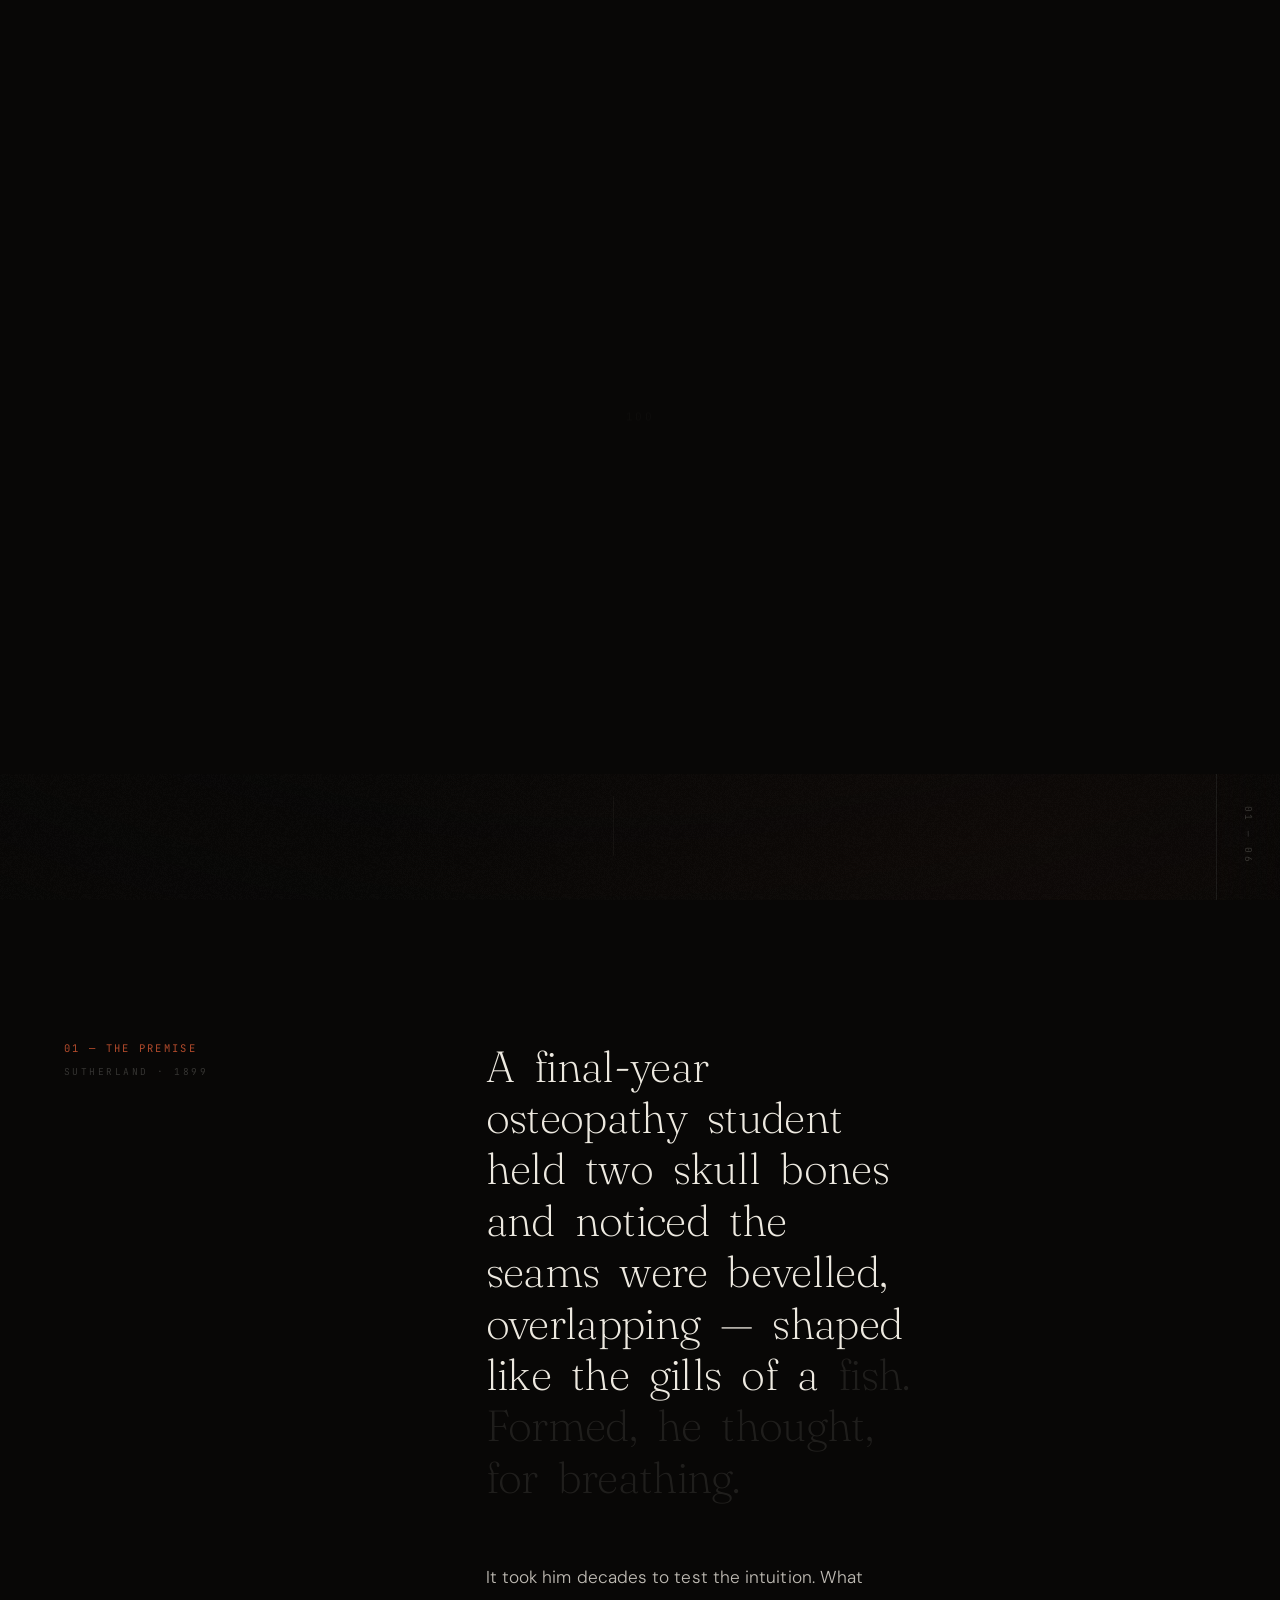
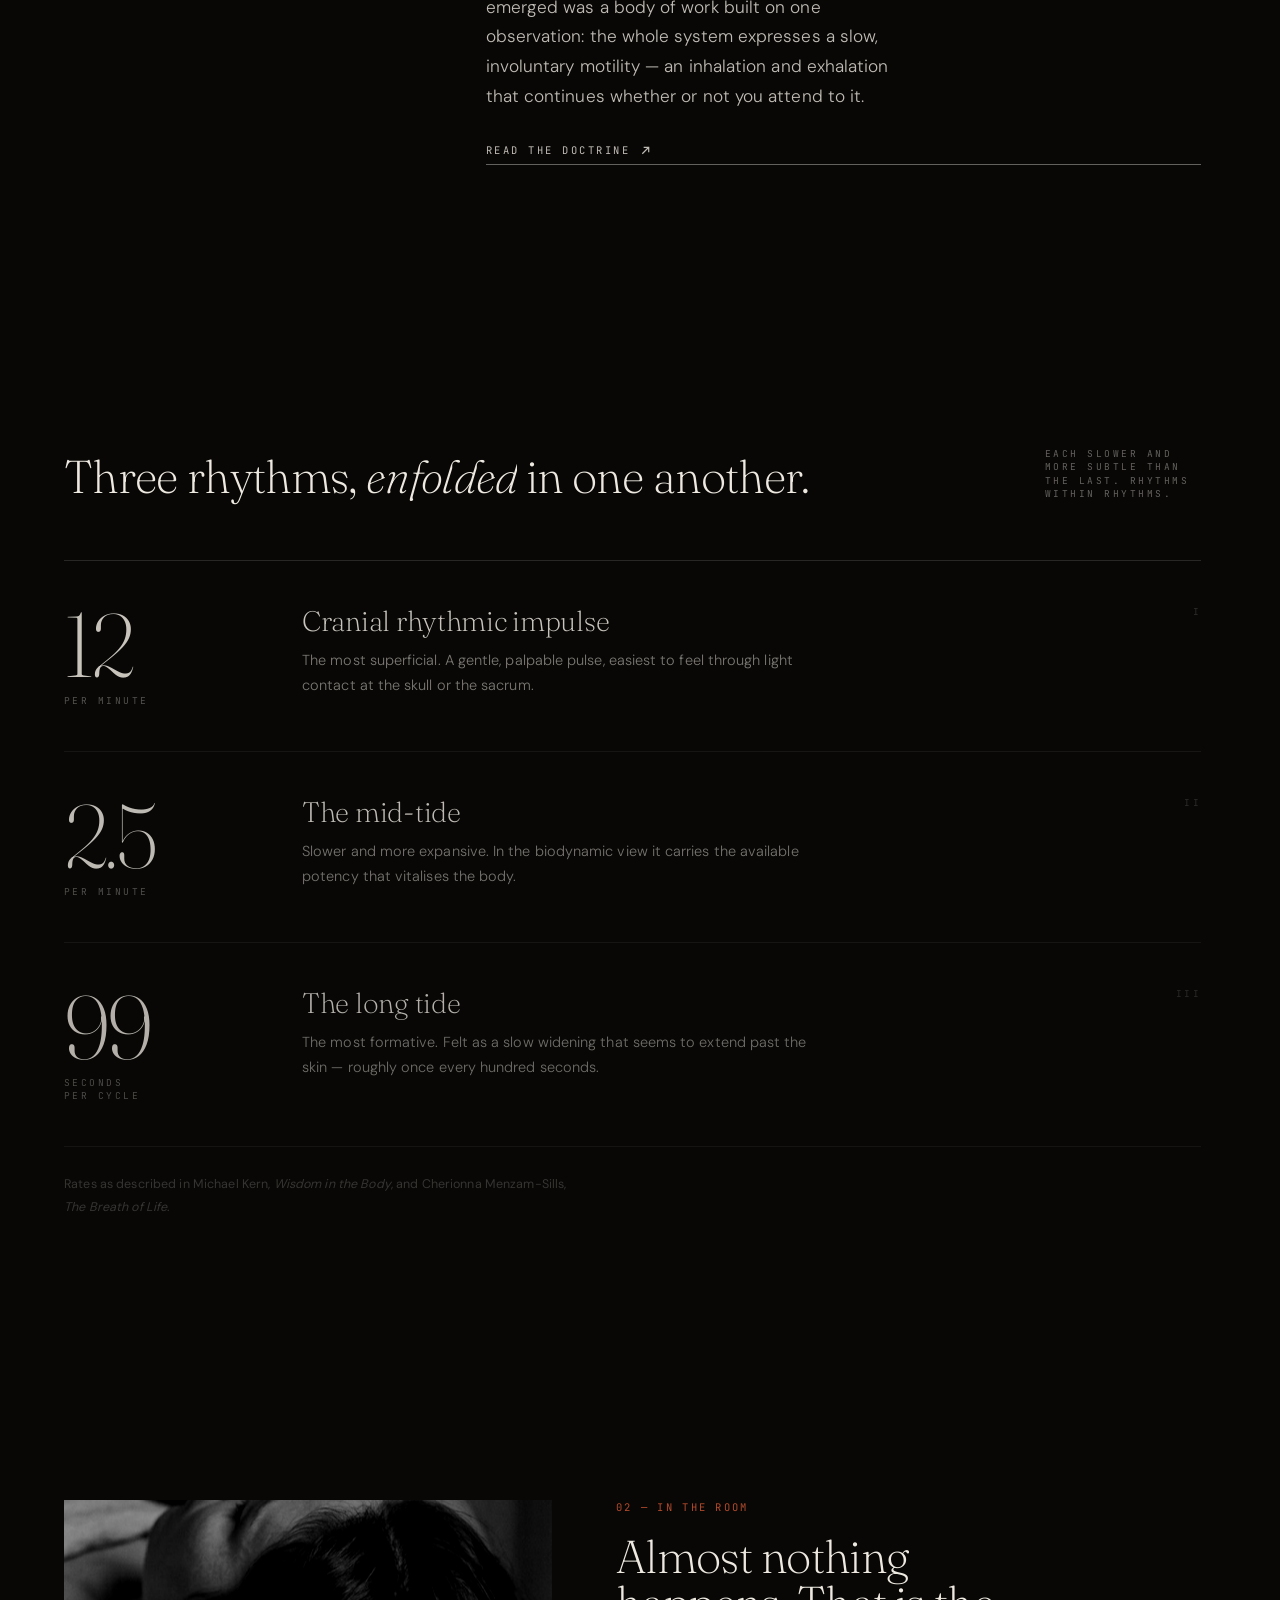
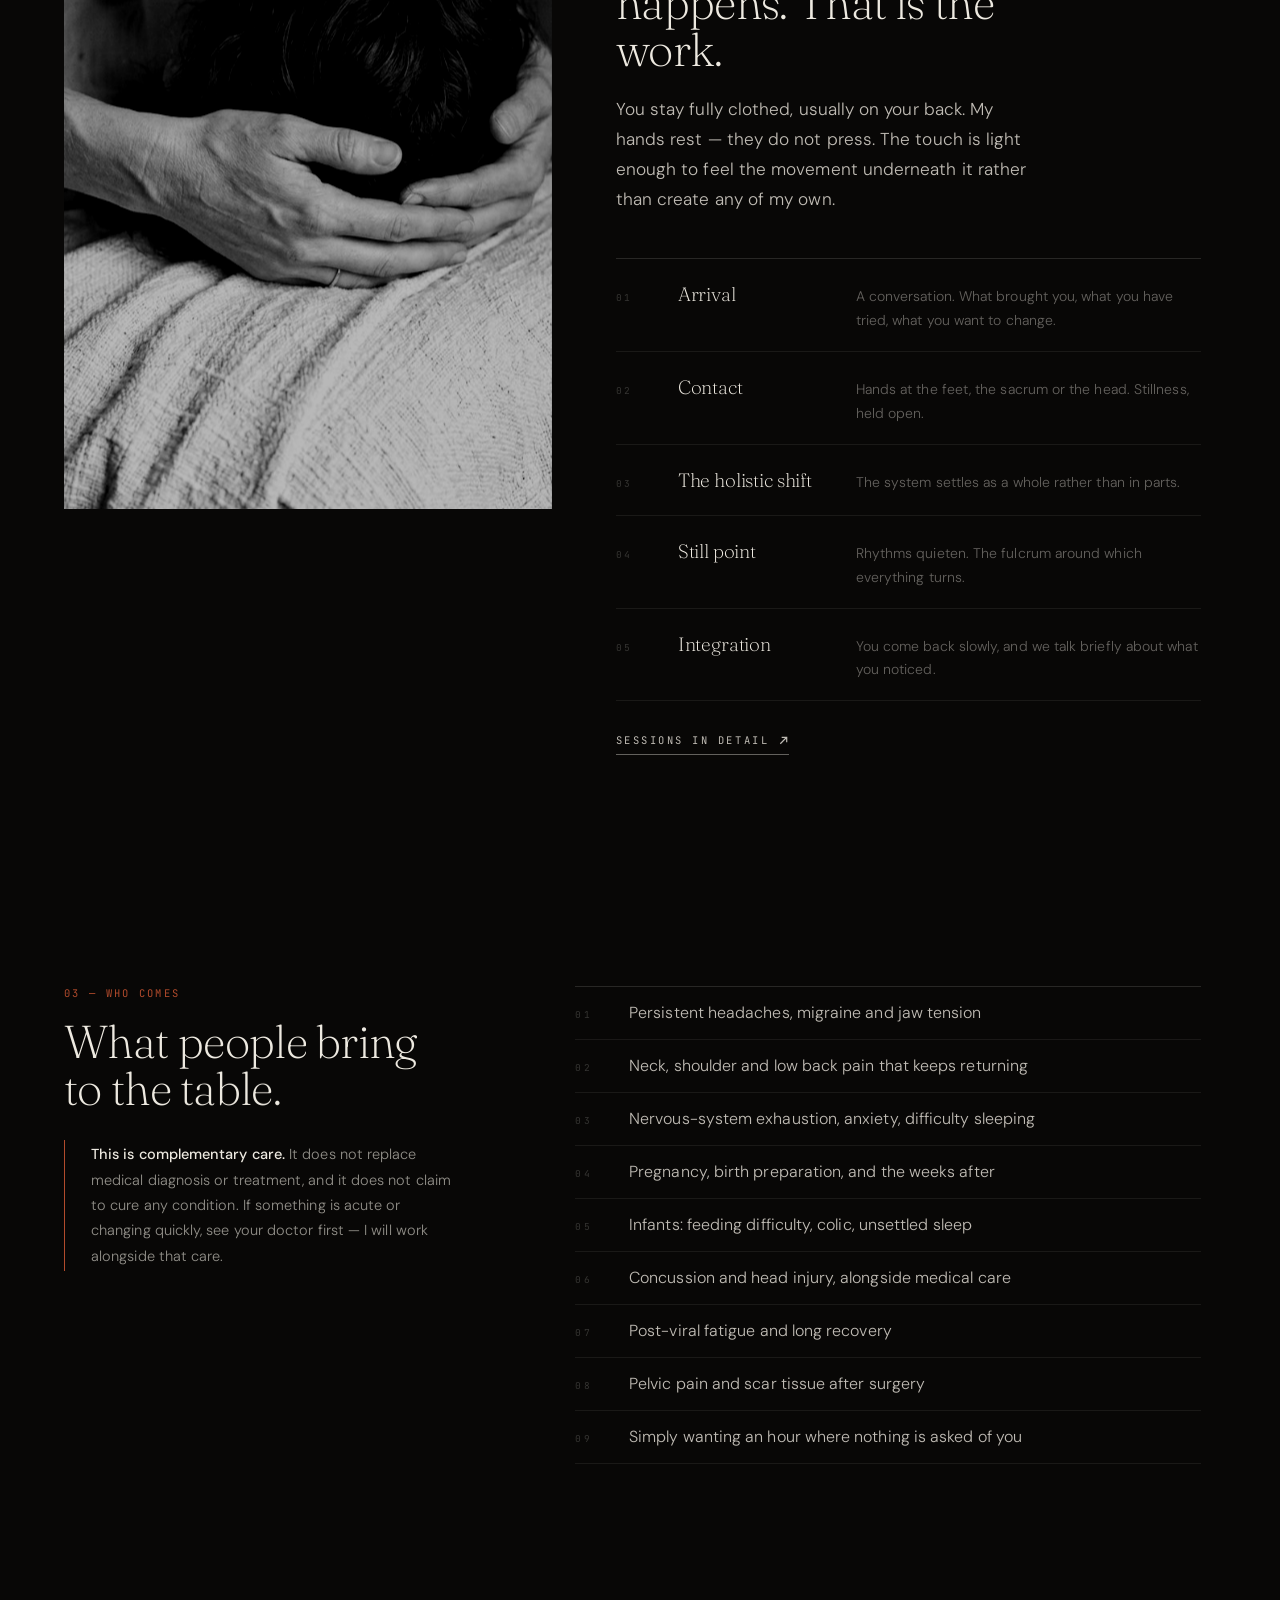
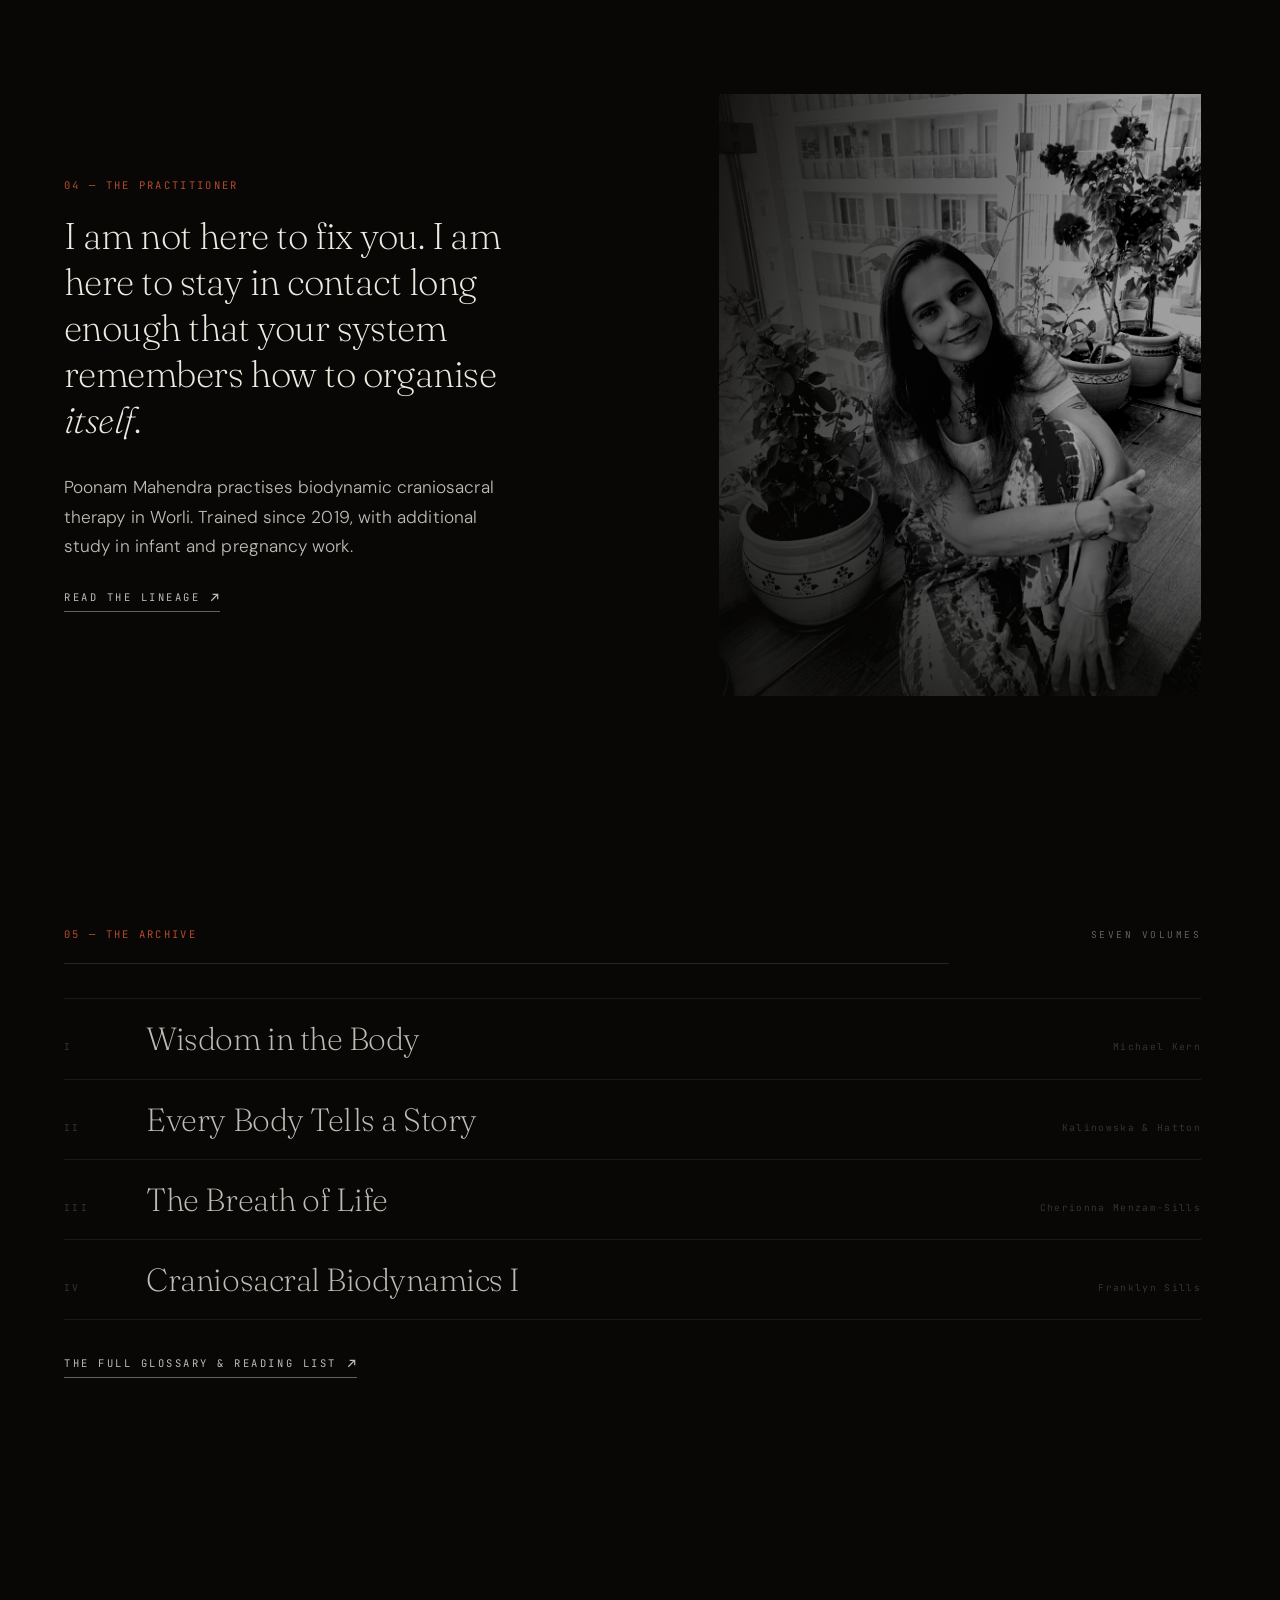
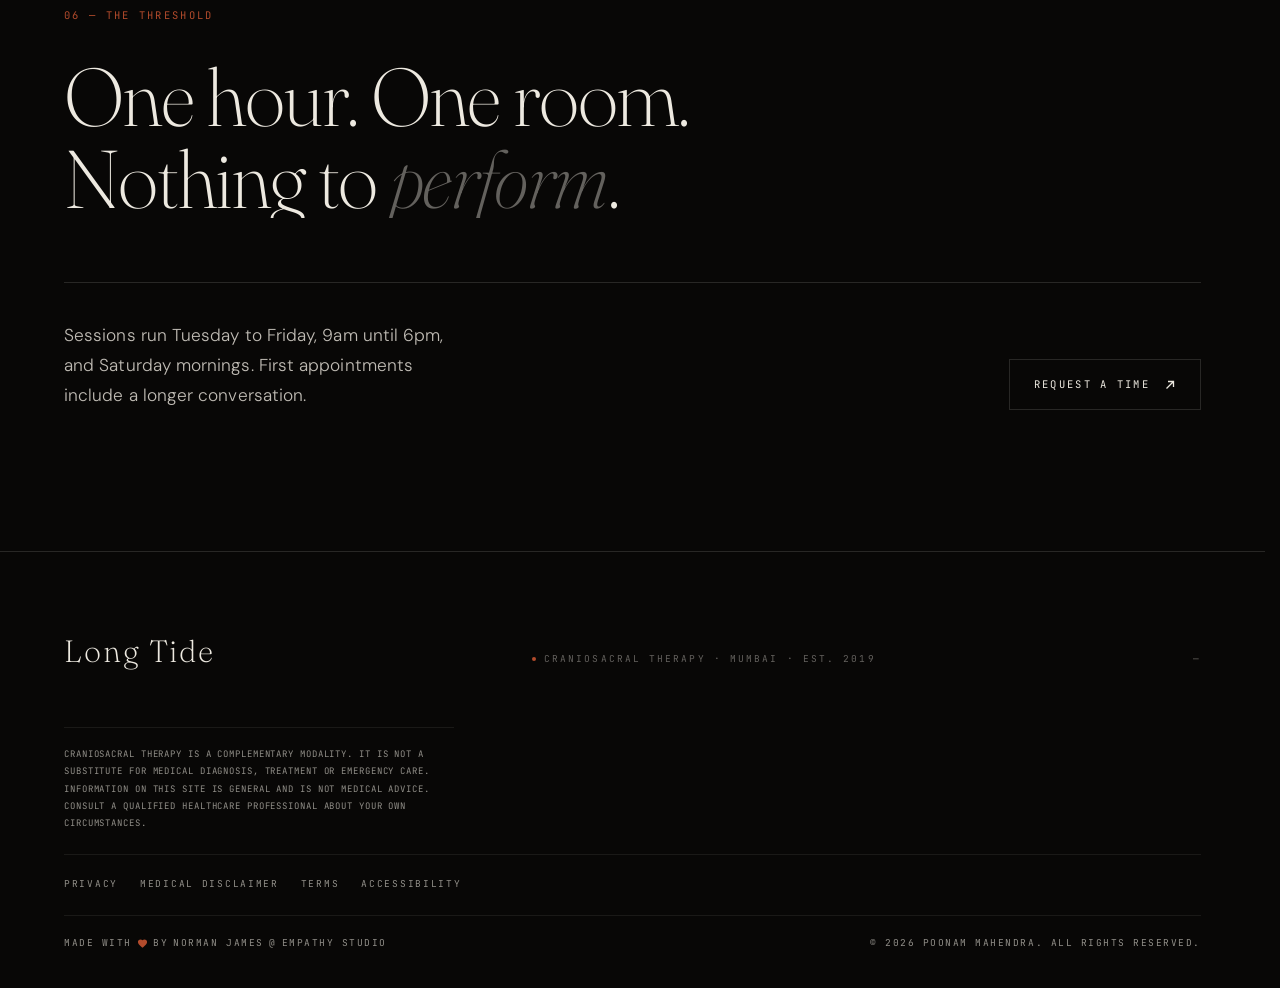
==== index.html @ 85f59ef8 "Long Tide — craniosacral therapy site, 12 pages Static site, no build step. Vendored Lenis/GSAP/Thre" ====
<!DOCTYPE html>
<html lang="en">
<head>
<meta charset="utf-8">
<meta name="viewport" content="width=device-width, initial-scale=1, viewport-fit=cover">
<title>Long Tide — Craniosacral Therapy in Mumbai</title>
<meta name="description" content="A quiet, hands-on practice working with the involuntary rhythms that organise the body. Biodynamic craniosacral therapy for adults, infants and pregnancy.">
<meta name="theme-color" content="#080706">
<link rel="icon" href="data:image/svg+xml,%3Csvg xmlns='http://www.w3.org/2000/svg' viewBox='0 0 32 32'%3E%3Crect width='32' height='32' fill='%23080706'/%3E%3Cg fill='none' stroke='%23EDE9E0' stroke-width='1'%3E%3Ccircle cx='16' cy='16' r='2' fill='%23B24B2C' stroke='none'/%3E%3Cpath d='M11.2 16a4.8 4.8 0 0 1 4.8-4.8M20.8 16a4.8 4.8 0 0 1-4.8 4.8'/%3E%3Cpath d='M6.6 16a9.4 9.4 0 0 1 9.4-9.4M25.4 16a9.4 9.4 0 0 1-9.4 9.4'/%3E%3C/g%3E%3C/svg%3E">
<script>
(function () {
  var d = document.documentElement;
  d.classList.add('first-frame');
  try {
    var arrived = sessionStorage.getItem('sp:nav') === '1';
    /* the panel is claimed here, synchronously, so it is covering at first
       paint — not after a script has had time to run */
    if (!arrived) d.classList.add('is-loading');
    if (arrived) {
      sessionStorage.removeItem('sp:nav');
      window.SP_ARRIVED = true;
      d.classList.add('nav-in');
      /* if any module fails to run, the page must never stay covered */
      setTimeout(function () { d.classList.remove('nav-in'); }, 3000);
    }
  } catch (e) {}
})();
</script>
<link rel="stylesheet" href="assets/css/fonts.css">
<link rel="stylesheet" href="assets/css/core.css">
<link rel="stylesheet" href="assets/css/home.css">
</head>
<body>

<!-- ===== PRELOADER ===== -->
<div class="preloader" aria-hidden="true">
  <span class="preloader__word">still</span>
  <span class="preloader__rule" aria-hidden="true"></span>
  <span class="preloader__count">000</span>
</div>

<div class="curtain" aria-hidden="true"></div>
<div class="grain" aria-hidden="true"></div>
<div class="atmos" aria-hidden="true"></div>
<div class="vignette" aria-hidden="true"></div>
<canvas id="atmos-canvas" aria-hidden="true"></canvas>
<div class="cursor-dot" aria-hidden="true"></div>
<div class="cursor-ring" aria-hidden="true"></div>

<!-- ===== VERTICAL NAV RAIL ===== -->
<aside class="rail" aria-label="Site">
  <a class="rail__mark" href="index.html"><span>Long Tide</span></a>
  <button class="rail__toggle" data-open-index aria-expanded="false">Index</button>
  <span class="rail__index">01 — 06</span>
</aside>

<!-- ===== INDEX OVERLAY ===== -->
<div class="index" id="index" role="dialog" aria-modal="true" aria-label="Index">
  <div class="index__top">
    <span class="mono mono--wide" style="color:var(--text-60)">Long Tide — Index</span>
    <button class="index__close">Close</button>
  </div>
  <nav class="index__body" aria-label="Primary">
    <a class="index__link" href="index.html"><span class="n">01</span><span class="t">The Inscription</span><span class="m">Enter</span></a>
    <a class="index__link" href="the-work.html"><span class="n">02</span><span class="t">The Work</span><span class="m">Doctrine</span></a>
    <a class="index__link" href="sessions.html"><span class="n">03</span><span class="t">Sessions</span><span class="m">Practice</span></a>
    <a class="index__link" href="about.html"><span class="n">04</span><span class="t">The Practitioner</span><span class="m">Lineage</span></a>
    <a class="index__link" href="resources.html"><span class="n">05</span><span class="t">Resources</span><span class="m">Archive</span></a>
    <a class="index__link" href="contact.html"><span class="n">06</span><span class="t">Contact</span><span class="m">Threshold</span></a>
  </nav>
  <nav class="index__legal" aria-label="Reference">
    <a href="understanding.html">Understanding the work</a>
    <a href="the-room.html">The room</a>
    <a href="privacy.html">Privacy</a>
    <a href="disclaimer.html">Medical disclaimer</a>
    <a href="terms.html">Terms</a>
    <a href="accessibility.html">Accessibility</a>
  </nav>
  <div class="index__foot">
    <span class="mono mono--sm" style="color:var(--text-20)"><span data-site="city">Mumbai</span></span>
    <span class="mono mono--sm" style="color:var(--text-20)">Est. <span data-site="founded">2019</span></span>
  </div>
</div>

<main id="main">

<!-- ============ HERO · TYPE 01 · THE INSCRIPTION ============ -->
<section class="inscription" data-sacred aria-label="Long Tide">
  <div class="inscription__field" aria-hidden="true"></div>

  <div class="inscription__masthead">
    <span class="mono mono--wide">Long Tide · Craniosacral Therapy</span>
  </div>

  <div class="inscription__center">
    <h1 class="display inscription__word" id="inscribed">Tide</h1>
    <p class="inscription__sub mono">
      The body breathes at a speed you cannot hurry
    </p>
  </div>

  <div class="inscription__margin" aria-hidden="true">
    <span class="mono mono--sm">Volume I · Biodynamic · <span data-site="founded">2019</span></span>
  </div>

  <a class="inscription__scroll" href="#premise" aria-label="Scroll">
    <span></span>
  </a>
</section>

<!-- ============ THE PREMISE ============ -->
<section class="band premise" id="premise">
  <div class="wrap">
    <div class="split split--4-8">
      <div>
        <p class="mono" style="color:var(--accent)">01 — The premise</p>
        <p class="mono mono--sm" style="color:var(--text-20);margin-top:10px">Sutherland · 1899</p>
      </div>
      <div>
        <p class="premise__statement display" data-words>
          A final-year osteopathy student held two skull bones and noticed the seams were bevelled, overlapping — shaped like the gills of a fish. Formed, he thought, for breathing.
        </p>
        <div class="premise__after">
          <p class="body-lg" style="max-width:34ch">
            It took him decades to test the intuition. What emerged was a body of work built on one observation: the whole system expresses a slow, involuntary motility — an inhalation and exhalation that continues whether or not you attend to it.
          </p>
          <a class="u-link" href="the-work.html">Read the doctrine
            <svg width="11" height="11" viewBox="0 0 12 12" fill="none" stroke="currentColor" stroke-width="1.3"><path d="M2.5 9.5 9.5 2.5M4 2.5h5.5V8"/></svg>
          </a>
        </div>
      </div>
    </div>
  </div>
</section>

<!-- ============ THREE RHYTHMS ============ -->
<section class="band rhythms">
  <div class="wrap">
    <div class="rhythms__head">
      <h2 class="display h-2" data-split>Three rhythms, <em>enfolded</em> in one another.</h2>
      <p class="mono mono--sm" style="color:var(--text-40);max-width:26ch">Each slower and more subtle than the last. Rhythms within rhythms.</p>
    </div>

    <div class="rhythms__rows">
      <article class="rhythm reveal-fade">
        <div class="rhythm__rate">
          <span class="numeral" data-count="12">12</span>
          <span class="mono mono--sm">per minute</span>
        </div>
        <div class="rhythm__body">
          <h3 class="display h-3">Cranial rhythmic impulse</h3>
          <p class="rhythm__desc">The most superficial. A gentle, palpable pulse, easiest to feel through light contact at the skull or the sacrum.</p>
        </div>
        <span class="rhythm__i mono mono--sm">i</span>
      </article>

      <article class="rhythm reveal-fade" data-d=".08">
        <div class="rhythm__rate">
          <span class="numeral" data-count="2.5">2.5</span>
          <span class="mono mono--sm">per minute</span>
        </div>
        <div class="rhythm__body">
          <h3 class="display h-3">The mid-tide</h3>
          <p class="rhythm__desc">Slower and more expansive. In the biodynamic view it carries the available potency that vitalises the body.</p>
        </div>
        <span class="rhythm__i mono mono--sm">ii</span>
      </article>

      <article class="rhythm reveal-fade" data-d=".16">
        <div class="rhythm__rate">
          <span class="numeral" data-count="100">100</span>
          <span class="mono mono--sm">seconds per cycle</span>
        </div>
        <div class="rhythm__body">
          <h3 class="display h-3">The long tide</h3>
          <p class="rhythm__desc">The most formative. Felt as a slow widening that seems to extend past the skin — roughly once every hundred seconds.</p>
        </div>
        <span class="rhythm__i mono mono--sm">iii</span>
      </article>
    </div>

    <p class="mono mono--sm rhythms__src">Rates as described in Michael Kern, <em>Wisdom in the Body</em>, and Cherionna Menzam-Sills, <em>The Breath of Life</em>.</p>
  </div>
</section>

<!-- ============ IN THE ROOM ============ -->
<section class="band room">
  <div class="wrap">
    <div class="room__grid">
      <figure class="room__figure fragment">
        <img src="assets/img/hands.jpg" alt="A practitioner's hands resting under a client's head on a linen-covered table" loading="lazy" data-parallax="16">
        <figcaption class="mono mono--sm room__cap">Contact at the head — cradle hold</figcaption>
      </figure>

      <div class="room__copy">
        <p class="mono" style="color:var(--accent)">02 — In the room</p>
        <h2 class="display h-2" data-split style="margin-top:18px;max-width:16ch">Almost nothing happens. That is the work.</h2>
        <p class="body-lg" style="margin-top:22px;max-width:36ch">
          You stay fully clothed, usually on your back. My hands rest — they do not press. The touch is light enough to feel the movement underneath it rather than create any of my own.
        </p>

        <ol class="arc">
          <li><span class="mono mono--sm arc__n">01</span><span class="arc__t">Arrival</span><span class="arc__d">A conversation. What brought you, what you have tried, what you want to change.</span></li>
          <li><span class="mono mono--sm arc__n">02</span><span class="arc__t">Contact</span><span class="arc__d">Hands at the feet, the sacrum or the head. Stillness, held open.</span></li>
          <li><span class="mono mono--sm arc__n">03</span><span class="arc__t">The holistic shift</span><span class="arc__d">The system settles as a whole rather than in parts.</span></li>
          <li><span class="mono mono--sm arc__n">04</span><span class="arc__t">Still point</span><span class="arc__d">Rhythms quieten. The fulcrum around which everything turns.</span></li>
          <li><span class="mono mono--sm arc__n">05</span><span class="arc__t">Integration</span><span class="arc__d">You come back slowly, and we talk briefly about what you noticed.</span></li>
        </ol>

        <a class="u-link" style="margin-top:30px" href="sessions.html">Sessions in detail
          <svg width="11" height="11" viewBox="0 0 12 12" fill="none" stroke="currentColor" stroke-width="1.3"><path d="M2.5 9.5 9.5 2.5M4 2.5h5.5V8"/></svg>
        </a>
      </div>
    </div>
  </div>
</section>

<!-- ============ WHO COMES ============ -->
<section class="band band--tight who">
  <div class="wrap">
    <div class="split split--5-7">
      <div>
        <p class="mono" style="color:var(--accent)">03 — Who comes</p>
        <h2 class="display h-2" data-split style="margin-top:18px;max-width:13ch">What people bring to the table.</h2>
        <p class="note" style="margin-top:28px;max-width:40ch">
          <strong>This is complementary care.</strong> It does not replace medical diagnosis or treatment, and it does not claim to cure any condition. If something is acute or changing quickly, see your doctor first — I will work alongside that care.
        </p>
      </div>
      <div>
        <ul class="who__list">
          <li><span class="who__n mono mono--sm">01</span><span>Persistent headaches, migraine and jaw tension</span></li>
          <li><span class="who__n mono mono--sm">02</span><span>Neck, shoulder and low back pain that keeps returning</span></li>
          <li><span class="who__n mono mono--sm">03</span><span>Nervous-system exhaustion, anxiety, difficulty sleeping</span></li>
          <li><span class="who__n mono mono--sm">04</span><span>Pregnancy, birth preparation, and the weeks after</span></li>
          <li><span class="who__n mono mono--sm">05</span><span>Infants: feeding difficulty, colic, unsettled sleep</span></li>
          <li><span class="who__n mono mono--sm">06</span><span>Concussion and head injury, alongside medical care</span></li>
          <li><span class="who__n mono mono--sm">07</span><span>Post-viral fatigue and long recovery</span></li>
          <li><span class="who__n mono mono--sm">08</span><span>Pelvic pain and scar tissue after surgery</span></li>
          <li><span class="who__n mono mono--sm">09</span><span>Simply wanting an hour where nothing is asked of you</span></li>
        </ul>
      </div>
    </div>
  </div>
</section>

<!-- ============ PRACTITIONER · SILENT WITNESS ============ -->
<section class="band practitioner">
  <div class="wrap">
    <div class="practitioner__grid">
      <div class="practitioner__copy">
        <p class="mono" style="color:var(--accent)">04 — The practitioner</p>
        <blockquote class="practitioner__quote display">
          I am not here to fix you. I am here to stay in contact long enough that your system remembers how to organise <em>itself</em>.
        </blockquote>
        <p class="body-lg" style="margin-top:30px;max-width:38ch">
          <span data-site="practitioner">Poonam Mahendra</span> practises biodynamic craniosacral therapy in <span data-site="area">Worli</span>. Trained since <span data-site="founded">2019</span>, with additional study in infant and pregnancy work.
        </p>
        <a class="u-link" style="margin-top:26px" href="about.html">Read the lineage
          <svg width="11" height="11" viewBox="0 0 12 12" fill="none" stroke="currentColor" stroke-width="1.3"><path d="M2.5 9.5 9.5 2.5M4 2.5h5.5V8"/></svg>
        </a>
      </div>
      <figure class="practitioner__figure witness">
        <img src="assets/img/practitioner.jpg" alt="Poonam Mahendra seated among potted plants on a sunlit balcony" loading="lazy">
        <figcaption class="mono mono--sm practitioner__cap">
          <span data-site="practitioner">Poonam Mahendra</span> · <span data-site="credentials">Mumbai</span>
        </figcaption>
      </figure>
    </div>
  </div>
</section>

<!-- ============ ARCHIVE ============ -->
<section class="band band--tight archive">
  <div class="wrap">
    <div class="archive__head">
      <p class="mono" style="color:var(--accent)">05 — The archive</p>
      <p class="mono mono--sm" style="color:var(--text-40)">Seven volumes</p>
    </div>
    <hr class="rule rule--draw" style="margin-bottom:34px">

    <div class="archive__grid">
      <a class="archive__item" href="resources.html">
        <span class="mono mono--sm archive__i">i</span>
        <span class="archive__t display">Wisdom in the Body</span>
        <span class="mono mono--sm archive__a">Michael Kern</span>
      </a>
      <a class="archive__item" href="resources.html">
        <span class="mono mono--sm archive__i">ii</span>
        <span class="archive__t display">Every Body Tells a Story</span>
        <span class="mono mono--sm archive__a">Kalinowska &amp; Hatton</span>
      </a>
      <a class="archive__item" href="resources.html">
        <span class="mono mono--sm archive__i">iii</span>
        <span class="archive__t display">The Breath of Life</span>
        <span class="mono mono--sm archive__a">Cherionna Menzam-Sills</span>
      </a>
      <a class="archive__item" href="resources.html">
        <span class="mono mono--sm archive__i">iv</span>
        <span class="archive__t display">Craniosacral Biodynamics I</span>
        <span class="mono mono--sm archive__a">Franklyn Sills</span>
      </a>
    </div>

    <a class="u-link" style="margin-top:34px" href="resources.html">The full glossary &amp; reading list
      <svg width="11" height="11" viewBox="0 0 12 12" fill="none" stroke="currentColor" stroke-width="1.3"><path d="M2.5 9.5 9.5 2.5M4 2.5h5.5V8"/></svg>
    </a>
  </div>
</section>

<!-- ============ THRESHOLD ============ -->
<section class="band threshold" data-sacred>
  <div class="wrap">
    <p class="mono" style="color:var(--accent)">06 — The threshold</p>
    <h2 class="display threshold__h">
      <span class="line-mask"><span>One hour. One room.</span></span>
      <span class="line-mask"><span data-d=".1">Nothing to <em>perform</em>.</span></span>
    </h2>
    <div class="threshold__foot">
      <p class="body-lg" style="max-width:32ch">
        Sessions run <span data-site="hours">Tuesday to Friday, and Saturday mornings</span>. First appointments include a longer conversation.
      </p>
      <a class="action" href="contact.html">
        <span class="action__fill" aria-hidden="true"></span>
        Request a time
        <svg width="12" height="12" viewBox="0 0 12 12" fill="none" stroke="currentColor" stroke-width="1.3"><path d="M2.5 9.5 9.5 2.5M4 2.5h5.5V8"/></svg>
      </a>
    </div>
  </div>
</section>

</main>

<footer class="foot">
  <div class="wrap">
    <div class="foot__line">
      <span class="foot__id">Long&nbsp;Tide</span>
      <span class="foot__status"><span class="foot__dot"></span>Craniosacral therapy · <span data-site="city">Mumbai</span> · Est. <span data-site="founded">2019</span></span>
      <span class="foot__status" data-clock>—</span>
    </div>
    <p class="foot__legal">
      Craniosacral therapy is a complementary modality. It is not a substitute for medical diagnosis, treatment or emergency care. Information on this site is general and is not medical advice. Consult a qualified healthcare professional about your own circumstances.
    </p>
    <nav class="foot__nav" aria-label="Legal and accessibility">
      <a href="privacy.html">Privacy</a>
      <a href="disclaimer.html">Medical disclaimer</a>
      <a href="terms.html">Terms</a>
      <a href="accessibility.html">Accessibility</a>
    </nav>

    <div class="foot__colophon">
      <p class="foot__made">
        Made with
        <svg class="foot__heart" viewBox="0 0 24 24" role="img" aria-label="love" focusable="false"><path fill="currentColor" d="M12 21.35l-1.45-1.32C5.4 15.36 2 12.28 2 8.5 2 5.42 4.42 3 7.5 3c1.74 0 3.41.81 4.5 2.09C13.09 3.81 14.76 3 16.5 3 19.58 3 22 5.42 22 8.5c0 3.78-3.4 6.86-8.55 11.54L12 21.35z"/></svg>
        by <span data-site="designer">Norman James</span> @ <span data-site="studio">Empathy Studio</span>
      </p>
      <p class="foot__copy">&copy; <span data-year>2026</span> <span data-site="practitioner">Poonam Mahendra</span>. All rights reserved.</p>
    </div>
  </div>
</footer>

<script src="assets/vendor/gsap.min.js"></script>
<script src="assets/vendor/ScrollTrigger.min.js"></script>
<script src="assets/vendor/lenis.min.js"></script>
<script src="assets/vendor/three.min.js"></script>
<script src="assets/js/config.js"></script>
<script src="assets/js/split-text.js"></script>
<script src="assets/js/cursor.js"></script>
<script src="assets/js/preloader.js"></script>
<script src="assets/js/lenis-init.js"></script>
<script src="assets/js/animations.js"></script>
<script src="assets/js/transitions.js"></script>
<script src="assets/js/atmos.js"></script>
<script src="assets/js/form.js"></script>
<script src="assets/js/app.js"></script>
<script src="assets/js/home.js"></script>
</body>
</html>
---- assets/css/fonts.css ----
/* Self-hosted Latin subset. Fraunces, DM Sans, JetBrains Mono (SIL OFL). */
@font-face{font-family:'DM Sans';font-style:normal;font-weight:300 500;font-display:swap;src:url([data-uri]) format('woff2');unicode-range:U+0000-00FF,U+0131,U+0152-0153,U+02BB-02BC,U+02C6,U+02DA,U+02DC,U+0304,U+0308,U+0329,U+2000-206F,U+2074,U+20AC,U+2122,U+2191,U+2193,U+2212,U+2215,U+FEFF,U+FFFD;}
@font-face{font-family:'Fraunces';font-style:italic;font-weight:200 400;font-display:swap;src:url([data-uri]) format('woff2');unicode-range:U+0000-00FF,U+0131,U+0152-0153,U+02BB-02BC,U+02C6,U+02DA,U+02DC,U+0304,U+0308,U+0329,U+2000-206F,U+2074,U+20AC,U+2122,U+2191,U+2193,U+2212,U+2215,U+FEFF,U+FFFD;}
@font-face{font-family:'Fraunces';font-style:normal;font-weight:200 400;font-display:swap;src:url([data-uri]) format('woff2');unicode-range:U+0000-00FF,U+0131,U+0152-0153,U+02BB-02BC,U+02C6,U+02DA,U+02DC,U+0304,U+0308,U+0329,U+2000-206F,U+2074,U+20AC,U+2122,U+2191,U+2193,U+2212,U+2215,U+FEFF,U+FFFD;}
@font-face{font-family:'JetBrains Mono';font-style:normal;font-weight:400;font-display:swap;src:url([data-uri]) format('woff2');unicode-range:U+0000-00FF,U+0131,U+0152-0153,U+02BB-02BC,U+02C6,U+02DA,U+02DC,U+0304,U+0308,U+0329,U+2000-206F,U+2074,U+20AC,U+2122,U+2191,U+2193,U+2212,U+2215,U+FEFF,U+FFFD;}
@font-face{font-family:'JetBrains Mono';font-style:normal;font-weight:500;font-display:swap;src:url([data-uri]) format('woff2');unicode-range:U+0000-00FF,U+0131,U+0152-0153,U+02BB-02BC,U+02C6,U+02DA,U+02DC,U+0304,U+0308,U+0329,U+2000-206F,U+2074,U+20AC,U+2122,U+2191,U+2193,U+2212,U+2215,U+FEFF,U+FFFD;}
---- assets/css/core.css ----
/* ---------- atmosphere canvas (Three.js fog) ------------------------------ */
/* Unstyled, this paints over the whole document. It must be fixed and behind. */
#atmos-canvas{
  position:fixed;inset:0;width:100%;height:100%;z-index:-1;
  /* starts clear; app.js fades it in once the fog is running, so a slow
     shader compile can never pop into view mid-reveal */
  opacity:0;pointer-events:none;display:block;
}
/* ==========================================================================
   STILL POINT — Cinematic system
   Governing principle: "Not loud."
   Void → bone → one ember. Sharp edges only. No glass, no rounded cards.
   ========================================================================== */

:root{
  /* Emotional logic, not hex-picking: warm-black void, bone text, one ember */
  --void:      #080706;
  --void-2:    #0C0A08;
  --void-3:    #12100D;
  --text:      #EDE9E0;
  --text-80:   rgba(237,233,224,.80);
  --text-60:   rgba(237,233,224,.60);
  --text-40:   rgba(237,233,224,.40);
  --text-20:   rgba(237,233,224,.20);
  --line:      rgba(237,233,224,.14);
  --line-soft: rgba(237,233,224,.08);
  --accent:    #B24B2C;      /* terracotta — used once per screen */
  --accent-40: rgba(178,75,44,.4);

  --display:'Fraunces','Iowan Old Style',Georgia,serif;
  --body:'DM Sans',-apple-system,'Segoe UI',Helvetica,sans-serif;
  --mono:'JetBrains Mono',ui-monospace,Menlo,Consolas,monospace;

  --ease-out: cubic-bezier(.22,1,.36,1);
  --ease-power4: cubic-bezier(.16,1,.3,1);

  --pad: clamp(20px,5vw,72px);
  --rail: 64px;              /* vertical nav rail width */
}

*,*::before,*::after{box-sizing:border-box}
html{-webkit-text-size-adjust:100%}
/* The void is painted on <html>, never <body>, so the fixed Three.js layer
   can sit at z-index:-1 and still be visible above the page background. */
html{
  background-color:var(--void);
  /* reserved, always: locking scroll for the preloader or a transition must
     not reflow the page by the width of the scrollbar */
  scrollbar-gutter:stable;
  overscroll-behavior-y:none;
}
html.is-locked,html.is-locked body{overflow:hidden}
body{background:transparent;color:var(--text)}
body{
  margin:0;
  font-family:var(--body);font-weight:300;
  font-size:clamp(15px,1.05vw,17px);
  line-height:1.8;                 /* generous — respect for the reader */
  letter-spacing:.005em;
  -webkit-font-smoothing:antialiased;
  -moz-osx-font-smoothing:grayscale;
  overflow-x:clip;
}
img,video,svg{display:block;max-width:100%}
img{height:auto}
a{color:inherit;text-decoration:none}
button{font:inherit;color:inherit;background:none;border:0;cursor:pointer}
h1,h2,h3,h4,p,figure,blockquote,dl,dd,ul,ol{margin:0}
ul,ol{padding:0;list-style:none}
::selection{background:var(--accent);color:var(--void)}
:focus-visible{outline:1px solid var(--accent);outline-offset:5px}

/* ---------- type ------------------------------------------------------- */
.display{
  font-family:var(--display);font-weight:200;
  line-height:.94;letter-spacing:-.02em;
  font-optical-sizing:auto;
  font-variation-settings:'SOFT' 0,'WONK' 0;
}
.display em{font-style:italic;font-variation-settings:'SOFT' 0,'WONK' 1}

.h-hero{font-size:clamp(56px,13vw,190px);line-height:.86;letter-spacing:.02em}
.h-1{font-size:clamp(34px,5.4vw,82px);line-height:.96;letter-spacing:-.018em}
.h-2{font-size:clamp(26px,3.6vw,54px);line-height:1.02;letter-spacing:-.015em}
.h-3{font-size:clamp(20px,2.2vw,30px);line-height:1.16;letter-spacing:-.01em}

.mono{
  font-family:var(--mono);font-weight:400;
  font-size:10.5px;letter-spacing:.22em;text-transform:uppercase;
  line-height:1.4;
}
.mono--sm{font-size:9.5px;letter-spacing:.26em}
.mono--wide{letter-spacing:.4em}

.body-lg{font-size:clamp(16.5px,1.35vw,19.5px);line-height:1.72;color:var(--text-80)}
.muted{color:var(--text-60)}
.faint{color:var(--text-40)}

/* huge numerals — weight 200 reads expensive on dark */
.numeral{
  font-family:var(--display);font-weight:200;
  font-size:clamp(40px,7vw,104px);line-height:.9;letter-spacing:-.03em;
}

/* ---------- layout ----------------------------------------------------- */
.rail-space{padding-right:calc(var(--rail))}
.wrap{width:100%;max-width:1420px;margin-inline:auto;padding-inline:var(--pad)}
section{position:relative}

.band{padding-block:clamp(72px,11vw,168px)}
.band--tight{padding-block:clamp(48px,7vw,104px)}

.rule{height:1px;background:var(--line);border:0;margin:0}
.rule--draw{transform-origin:left;transform:scaleX(0)}

/* asymmetric, no two the same */
.split{display:grid;gap:clamp(28px,5vw,88px)}
.split--7-5{grid-template-columns:minmax(0,7fr) minmax(0,5fr)}
.split--5-7{grid-template-columns:minmax(0,5fr) minmax(0,7fr)}
.split--4-8{grid-template-columns:minmax(0,4fr) minmax(0,8fr)}

.gutter-note{
  display:grid;grid-template-columns:clamp(90px,12vw,150px) minmax(0,1fr);
  gap:clamp(20px,4vw,56px);
}

/* ---------- the cursor ------------------------------------------------- */
.cursor-dot,.cursor-ring{
  position:fixed;top:0;left:0;z-index:9998;pointer-events:none;
  border-radius:999px;will-change:transform;
  mix-blend-mode:difference;
}
.cursor-dot{
  width:8px;height:8px;background:var(--text);
  margin:-4px 0 0 -4px;
  scale:1;opacity:0;
  transition:opacity .3s,scale .4s var(--ease-power4);
}
.cursor-ring{
  width:40px;height:40px;margin:-20px 0 0 -20px;
  border:1px solid rgba(237,233,224,.55);
  /* the individual `scale` property composes with GSAP's transform,
     so the hover growth never fights the pointer tracking */
  scale:1;opacity:0;
  transition:scale .45s var(--ease-power4),opacity .4s,border-color .3s;
}
body.cursor-over-link .cursor-ring{scale:2.5;border-color:rgba(178,75,44,.9)}
body.cursor-in-void .cursor-ring{opacity:.2}
body.cursor-in-void .cursor-dot{opacity:.2}
@media (hover:none),(pointer:coarse){.cursor-dot,.cursor-ring{display:none}}

/* ---------- preloader -------------------------------------------------- */
.preloader{
  position:fixed;inset:0;z-index:9999;background:var(--void);
  /* hidden unless JS claimed the page (inline .first-frame in <head>):
     a CSS-visible preloader would trap no-JS visitors on "still 000" forever */
  display:none;
  flex-direction:column;align-items:center;justify-content:center;
  gap:clamp(28px,5vh,56px);
}
/* Its own gate, independent of .first-frame: boot strips .first-frame early
   (to release the reveal primitives) while the preloader is still counting. */
html.is-loading .preloader{display:flex}
.preloader{transform:translate3d(0,0,0);backface-visibility:hidden}
.preloader__rule{
  width:clamp(90px,12vw,150px);height:1px;background:var(--text-20);
  transform-origin:center;transform:scaleX(0);
}
.preloader__count{font-variant-numeric:tabular-nums}
.preloader__word{
  font-family:var(--display);font-weight:200;font-style:italic;
  font-size:clamp(30px,6vw,72px);
  /* Fixed, not animated. The old version tweened letter-spacing from .5em
     to .16em — a text reflow on every frame. The tighter value is the one
     it was always heading toward, so it now just starts there. */
  letter-spacing:.24em;padding-left:.24em;
  color:var(--text);opacity:.42;
}
.preloader__count{
  font-family:var(--mono);font-size:11px;letter-spacing:.2em;
  color:var(--text-40);font-variant-numeric:tabular-nums;
}
.preloader.is-done{pointer-events:none}

/* ---------- vertical nav rail ------------------------------------------ */
.rail{
  position:fixed;top:0;right:0;bottom:0;width:var(--rail);z-index:900;
  display:flex;flex-direction:column;align-items:center;justify-content:space-between;
  padding-block:clamp(22px,4vh,40px);
  border-left:1px solid var(--line-soft);
  background:linear-gradient(to left,rgba(8,7,6,.72),rgba(8,7,6,0));
  backdrop-filter:blur(3px);
  -webkit-backdrop-filter:blur(3px);
}
.rail__mark{
  writing-mode:vertical-rl;text-orientation:mixed;
  font-family:var(--display);font-weight:200;font-size:15px;
  letter-spacing:.34em;color:var(--text);transform:rotate(180deg);
  white-space:nowrap;display:inline-flex;align-items:baseline;gap:.5em;
}
.rail__toggle{margin-block:auto}
.rail__toggle{
  writing-mode:vertical-rl;
  font-family:var(--mono);font-size:10px;letter-spacing:.3em;text-transform:uppercase;
  color:var(--text-60);padding:12px 0;
  transition:color .3s;
}
.rail__toggle:hover{color:var(--text)}
.rail__index{
  writing-mode:vertical-rl;
  font-family:var(--mono);font-size:9.5px;letter-spacing:.24em;
  color:var(--text-20);
}
@media (max-width:820px){
  :root{--rail:52px}
  .rail__index{display:none}
}

/* ---------- the index overlay (nav) ------------------------------------ */
.index{
  position:fixed;inset:0;z-index:950;
  background:var(--void);
  display:grid;grid-template-rows:auto 1fr auto;
  padding:clamp(24px,4vw,48px);
  clip-path:inset(100% 0 0 0);
  visibility:hidden;
}
.index.is-open{visibility:visible}
.index__top{display:flex;align-items:baseline;justify-content:space-between;gap:24px}
.index__close{
  font-family:var(--mono);font-size:10px;letter-spacing:.3em;text-transform:uppercase;
  color:var(--text-60);padding:8px 0;transition:color .25s;
}
.index__close:hover{color:var(--accent)}
.index__body{align-self:center;display:grid;gap:clamp(10px,1.4vw,18px);max-width:1100px}
.index__link{
  display:grid;grid-template-columns:clamp(46px,6vw,84px) minmax(0,1fr) auto;
  align-items:baseline;gap:clamp(14px,3vw,40px);
  padding-block:clamp(6px,1vw,12px);
  border-bottom:1px solid var(--line-soft);
  opacity:0;transform:translateY(26px);
  transition:opacity .7s var(--ease-out),transform .7s var(--ease-out),border-color .3s;
}
.index__link:hover{border-bottom-color:var(--accent)}
.index__link .n{font-family:var(--mono);font-size:10px;letter-spacing:.2em;color:var(--text-40)}
.index__link .t{
  font-family:var(--display);font-weight:200;
  font-size:clamp(30px,6vw,74px);line-height:1;letter-spacing:-.02em;
  color:var(--text);transition:color .3s,letter-spacing .5s var(--ease-out);
}
.index__link:hover .t{color:var(--accent);letter-spacing:.01em}
.index__link .m{font-family:var(--mono);font-size:9.5px;letter-spacing:.18em;color:var(--text-20);text-transform:uppercase}
.index__foot{display:flex;flex-wrap:wrap;justify-content:space-between;gap:16px;border-top:1px solid var(--line);padding-top:18px}
@media (max-width:700px){ .index__link{grid-template-columns:34px minmax(0,1fr)} .index__link .m{display:none} }

/* ---------- page curtain (transitions) --------------------------------- */
.curtain{
  position:fixed;inset:0;z-index:9990;background:var(--void-2);
  visibility:hidden;pointer-events:none;
  /* translateY, not clip-path: a full-viewport clip-path repaints every
     frame and measured 43 of 43 frames dropped. This one is composited. */
  transform:translate3d(0,100%,0);
  backface-visibility:hidden;
}
/* arriving from another page: the panel is already covering at first paint,
   so the wipe continues from where the previous page left it */
.nav-in .curtain{visibility:visible;transform:translate3d(0,0,0)}
/* on an internal transition the preloader must never appear above the wipe */
.nav-in .preloader{display:none}

/* ---------- split-text word masks --------------------------------------- */
/* Each word sits in an overflow-hidden mask and rises from behind it.
   The padding/negative-margin pair keeps italic descenders from being clipped. */
.sw{
  display:inline-block;overflow:hidden;vertical-align:top;
  padding-bottom:.14em;margin-bottom:-.14em;
}
.sw-i{display:inline-block;will-change:transform}

/* ---------- film grain -------------------------------------------------
   Measured four ways while scrolling, same page, same harness:

     fixed + mix-blend-mode:overlay     46.6 fps
     tiled across the document          46.6 fps
     fixed, no blend                    52.2 fps
     no grain                           57.2 fps

   The blend mode was the expensive one: it forces the whole viewport into
   a single compositing group, so every scroll frame re-blends every pixel.
   Tiling the texture down an 8,600px document was no better — the browser
   re-rasterises tiles as they scroll into view.

   This is the version that keeps the texture: one viewport-sized layer, an
   already-decoded 96px PNG, composited as-is. */
.grain{
  position:fixed;inset:0;z-index:9996;pointer-events:none;
  background-image:url("../img/grain.png");
  background-repeat:repeat;background-size:96px 96px;
  opacity:.5;
}

/* ---------- atmosphere (light falloff — never a "gradient background") -- */
/* ---------- the ambient field ------------------------------------------
   One fixed layer, not three. The atmosphere used to be a WebGL canvas plus
   an .atmos gradient plus a .vignette — three full-viewport composited
   layers, each re-composited on every scroll frame. That is what made this
   site feel heavier than the reference it is measured against.

   Sampled while scrolling: three layers → p50 33ms; one layer → p50 17ms.
   All three were painted with gradients or fog and none of them were ever
   the subject of attention, so they are merged into a single stack of
   background-images on one element. Identical appearance, a third of the
   work.

   The Three.js fog is still in the project and can be switched on in
   config.js (SITE.atmosphere). It is off by default because a live WebGL
   layer costs more than the smoothness it buys. */
.atmos{
  position:fixed;inset:0;z-index:0;pointer-events:none;
  background:
    radial-gradient(58% 44% at 26% 8%, rgba(237,233,224,.055), transparent 70%),
    radial-gradient(70% 60% at 78% 96%, rgba(178,75,44,.035), transparent 72%),
    radial-gradient(120% 90% at 50% 45%, transparent 42%, rgba(8,7,6,.75) 100%);
}
.vignette{display:none}
#atmos-canvas{display:none}
body > main,body > header,body > footer{position:relative;z-index:2}

/* ---------- links ------------------------------------------------------ */
.u-link{
  position:relative;display:inline-flex;align-items:center;gap:9px;
  font-family:var(--mono);font-size:10.5px;letter-spacing:.24em;text-transform:uppercase;
  color:var(--text-80);padding-bottom:5px;
}
.u-link::after{
  content:"";position:absolute;left:0;right:0;bottom:0;height:1px;
  background:var(--text-40);transform-origin:left;
  transition:background-color .35s,transform .45s var(--ease-out);
}
.u-link:hover{color:var(--text)}
.u-link:hover::after{background:var(--accent)}
.u-link svg{transition:transform .4s var(--ease-out)}
.u-link:hover svg{transform:translate(3px,-3px)}

/* action — sharp, hairline, no pill */
.action{
  display:inline-flex;align-items:center;gap:14px;
  border:1px solid var(--line);padding:15px 24px;
  font-family:var(--mono);font-size:10.5px;letter-spacing:.22em;text-transform:uppercase;
  color:var(--text);position:relative;overflow:hidden;
  transition:color .45s var(--ease-out),border-color .45s;
}
.action__fill{
  position:absolute;inset:0;background:var(--accent);
  transform:scaleY(0);transform-origin:bottom;z-index:-1;
  transition:transform .55s var(--ease-power4);
}
.action:hover{color:#0A0807;border-color:var(--accent)}
.action:hover .action__fill{transform:scaleY(1)}
.action svg{transition:transform .4s var(--ease-out)}
.action:hover svg{transform:translate(3px,-3px)}

/* ---------- reveal primitives ------------------------------------------
   IMPORTANT: these are VISIBLE by default. The hidden state is applied by JS
   only, so a no-JS or failed-animation visitor still sees the whole page. */
.first-frame .reveal-up{opacity:0;transform:translateY(34px)}
.first-frame .reveal-fade{opacity:0}
.line-mask{display:block;overflow:hidden}
.line-mask>span{display:block}
.first-frame .line-mask>span{transform:translateY(108%)}
.word{display:inline-block}

/* ---------- footer ----------------------------------------------------- */
.foot{
  border-top:1px solid var(--line);padding-block:clamp(40px,6vw,72px) clamp(24px,3vw,36px);
}
.foot__line{
  display:flex;flex-wrap:wrap;align-items:baseline;justify-content:space-between;
  gap:14px 32px;
}
.foot__id{font-family:var(--display);font-weight:200;font-size:clamp(20px,2.4vw,32px);letter-spacing:.06em}
.foot__status{font-family:var(--mono);font-size:9.5px;letter-spacing:.22em;text-transform:uppercase;color:var(--text-40)}
.foot__dot{
  display:inline-block;width:4px;height:4px;border-radius:99px;background:var(--accent);
  margin-right:8px;vertical-align:middle;
}
.foot__legal{
  margin-top:clamp(28px,4vw,48px);padding-top:18px;border-top:1px solid var(--line-soft);
  font-family:var(--mono);font-size:9px;line-height:1.9;letter-spacing:.1em;
  color:var(--text-20);max-width:78ch;text-transform:uppercase;
}

/* ---------- shared page-header ----------------------------------------- */
.phead{
  min-height:clamp(58vh,72svh,760px);
  display:flex;flex-direction:column;justify-content:flex-end;
  padding-top:clamp(96px,16vh,180px);
  padding-bottom:clamp(40px,6vw,72px);
  border-bottom:1px solid var(--line);
}
.phead__meta{display:flex;flex-wrap:wrap;gap:10px 30px;margin-bottom:clamp(20px,3vw,34px)}

/* ---------- prose ------------------------------------------------------ */
.prose{max-width:66ch}
.prose>*+*{margin-top:1.15em}
.prose p{font-size:clamp(15.5px,1.15vw,17.5px);line-height:1.82;color:var(--text-80)}
.prose h2{font-family:var(--display);font-weight:200;font-size:clamp(24px,3vw,40px);line-height:1.06;letter-spacing:-.018em;margin-top:2.4em;color:var(--text)}
.prose h3{font-family:var(--display);font-weight:200;font-size:clamp(19px,2.1vw,26px);line-height:1.2;letter-spacing:-.01em;margin-top:2em;color:var(--text)}
.prose strong{font-weight:500;color:var(--text)}
.prose em{font-style:italic}
.prose a{color:var(--text);border-bottom:1px solid var(--accent-40)}
.prose a:hover{border-bottom-color:var(--accent)}
.prose ul{display:grid;gap:11px}
.prose ul li{position:relative;padding-left:26px;font-size:clamp(15.5px,1.15vw,17.5px);line-height:1.75;color:var(--text-80)}
.prose ul li::before{
  content:"";position:absolute;left:2px;top:.86em;width:9px;height:1px;background:var(--accent);
}
.prose blockquote{
  margin:2.4em 0;padding-left:clamp(20px,3vw,36px);border-left:1px solid var(--accent);
  font-family:var(--display);font-weight:200;font-style:italic;
  font-size:clamp(20px,2.4vw,30px);line-height:1.34;letter-spacing:-.015em;color:var(--text);
}
.prose blockquote cite{
  display:block;margin-top:14px;font-family:var(--mono);font-style:normal;
  font-size:9.5px;letter-spacing:.22em;text-transform:uppercase;color:var(--text-40);
}
.note{
  border-left:1px solid var(--accent);padding:2px 0 2px clamp(18px,2.4vw,26px);
  font-size:14.5px;line-height:1.75;color:var(--text-60);
}
.note strong{color:var(--text);font-weight:500}

/* ---------- data table (no cards) -------------------------------------- */
.data{width:100%;border-collapse:collapse}
.data caption{text-align:left;padding-bottom:18px;caption-side:top}
.data th,.data td{text-align:left;padding:20px 0;border-bottom:1px solid var(--line-soft);vertical-align:baseline}
.data th{font-family:var(--mono);font-size:9px;letter-spacing:.24em;text-transform:uppercase;color:var(--text-40);font-weight:400;border-bottom-color:var(--line)}
.data td:first-child{font-family:var(--display);font-weight:200;font-size:clamp(18px,2vw,24px);letter-spacing:-.012em;color:var(--text);width:42%}
.data td:nth-child(2){font-family:var(--mono);font-size:11px;letter-spacing:.1em;color:var(--text-40)}
.data td:last-child{text-align:right;font-family:var(--mono);font-size:12px;letter-spacing:.06em;color:var(--text-80);white-space:nowrap}

/* ---------- faq (accordion as ledger, not cards) ----------------------- */
.ledger{border-top:1px solid var(--line)}
.ledger details{border-bottom:1px solid var(--line-soft)}
.ledger summary{
  display:flex;justify-content:space-between;align-items:baseline;gap:26px;
  padding:24px 0;cursor:pointer;list-style:none;
  font-family:var(--display);font-weight:200;
  font-size:clamp(18px,2.1vw,25px);line-height:1.24;letter-spacing:-.014em;
  transition:color .3s;
}
.ledger summary::-webkit-details-marker{display:none}
.ledger summary:hover{color:var(--accent)}
.ledger summary::after{
  content:"";flex:none;width:9px;height:9px;margin-top:9px;
  border-right:1px solid var(--text-40);border-bottom:1px solid var(--text-40);
  transform:rotate(45deg);transition:transform .4s var(--ease-out),border-color .3s;
}
.ledger details[open] summary::after{transform:rotate(-135deg);border-color:var(--accent)}
.ledger__body{padding:0 0 30px;max-width:64ch;font-size:15.5px;line-height:1.8;color:var(--text-60)}
.ledger__body p+p{margin-top:1em}

/* ---------- forms ------------------------------------------------------ */
.form{display:grid;gap:26px;max-width:580px}
.field{display:grid;gap:8px}
.field label{font-family:var(--mono);font-size:9px;letter-spacing:.24em;text-transform:uppercase;color:var(--text-40)}
.field input,.field textarea,.field select{
  font-family:var(--body);font-weight:300;font-size:16px;color:var(--text);
  background:transparent;border:0;border-bottom:1px solid var(--line);
  padding:10px 0;border-radius:0;
  transition:border-color .35s;
}
.field input:focus,.field textarea:focus,.field select:focus{outline:none;border-bottom-color:var(--accent)}
.field input:hover,.field textarea:hover,.field select:hover{border-bottom-color:var(--text-40)}
.field textarea{resize:vertical;min-height:96px}
.field select{appearance:none;cursor:pointer}
.field select option{background:var(--void-2);color:var(--text)}

/* ---------- image treatments ------------------------------------------ */
/* TREATMENT 03 — DUOTONE SEAL */
.duo{position:relative;isolation:isolate;overflow:hidden;background:var(--void-2)}
.duo img{width:100%;height:100%;object-fit:cover;filter:grayscale(100%) contrast(1.15) brightness(.8)}
.duo::before{
  content:"";position:absolute;inset:0;z-index:1;
  background:#2A1A12;mix-blend-mode:color;opacity:.72;
}
.duo::after{
  content:"";position:absolute;inset:0;z-index:2;pointer-events:none;
  background:
    radial-gradient(75% 60% at 40% 30%, transparent 30%, rgba(8,7,6,.55) 100%),
    linear-gradient(to top, rgba(8,7,6,.9), transparent 55%);
}
/* TREATMENT 01 — SILENT WITNESS (portrait) */
.witness{position:relative;overflow:hidden;background:var(--void-2)}
/* no transition on filter: nothing hovers this, and a .3s one would break the
   motion rule if anything ever did. The treatment is static by design. */
.witness img{
  width:100%;filter:grayscale(100%) contrast(1.45) brightness(.62);
}
.witness::after{
  content:"";position:absolute;inset:0;pointer-events:none;
  background:
    linear-gradient(105deg, rgba(8,7,6,.92) 0%, rgba(8,7,6,.45) 38%, transparent 68%),
    linear-gradient(to top, rgba(8,7,6,.75), transparent 42%);
}
/* TREATMENT 04 — FRAGMENT */
.fragment{position:relative;overflow:hidden}
.fragment img{width:100%;height:100%;object-fit:cover;filter:grayscale(100%) contrast(1.2) brightness(.72)}
/* the .3s filter transition that used to sit on .fragment img was inert — no
   rule ever hovered it — and has been removed rather than left as a trap. */

/* ---------- placeholder tokens ---------------------------------------- */
.ph{
  border-bottom:1px dashed var(--accent-40);color:inherit;
}

/* ---------- responsive ------------------------------------------------- */
@media (max-width:1024px){
  .split--7-5,.split--5-7,.split--4-8{grid-template-columns:minmax(0,1fr)}
  .gutter-note{grid-template-columns:minmax(0,1fr);gap:14px}
}
@media (max-width:820px){
  .rail{border-left:0}
  body{line-height:1.75}
  /* The data table was hiding its second column's cells but not its second
     header, so the header row still spanned three columns and clipped the
     third. On a phone the table becomes a list instead: the session name on
     one line, then duration and what it is charged as beneath it. Nothing is
     dropped. */
  .data thead{display:none}
  .data tr{display:block;padding:20px 0;border-bottom:1px solid var(--line-soft)}
  .data td{display:inline;padding:0;border:0}
  .data td:first-child{display:block;width:auto;margin-bottom:6px}
  .data td:nth-child(2){display:inline;font-size:11px}
  .data td:last-child{text-align:left;display:inline}
  /* a literal middle dot: the \00b7 escape swallows the space after it */
  .data td:last-child::before{content:" \00b7\00a0";color:var(--text-40)}
}

/* ---------- reduced motion -------------------------------------------- */
@media (prefers-reduced-motion:reduce){
  *,*::before,*::after{
    animation-duration:.001ms !important;animation-iteration-count:1 !important;
    transition-duration:.001ms !important;scroll-behavior:auto !important;
  }
  .reveal-up,.reveal-fade{opacity:1;transform:none}
  .line-mask>span{transform:none}
  .preloader{display:none}
  .cursor-dot,.cursor-ring{display:none}
}

/* ---------- legal navigation ------------------------------------------- */
/* The six chapters stay six. Legal documents sit outside the numbered
   sequence — they are reference, not part of the reading. */
.foot__nav{
  display:flex;flex-wrap:wrap;gap:6px 22px;
  margin-top:22px;padding-top:20px;
  border-top:1px solid var(--line-soft);
}
.foot__nav a{
  font-family:var(--mono);font-size:9.5px;letter-spacing:.18em;text-transform:uppercase;
  color:var(--text-40);text-decoration:none;
  transition:color .4s var(--ease-out);
}
.foot__nav a:hover,.foot__nav a:focus-visible{color:var(--text)}
.foot__nav a:focus-visible{outline:2px solid var(--accent);outline-offset:4px}

.index__legal{
  display:flex;flex-wrap:wrap;gap:8px 28px;
  padding:clamp(16px,2.4vh,26px) 0 clamp(16px,2vh,22px);
  border-top:1px solid var(--line-soft);
  margin-top:clamp(10px,2vh,20px);
}
.index__legal a{
  font-family:var(--mono);font-size:9.5px;letter-spacing:.18em;text-transform:uppercase;
  color:var(--text-40);text-decoration:none;
  transition:color .4s var(--ease-out);
}
.index__legal a:hover,.index__legal a:focus-visible{color:var(--text)}
.index__legal a:focus-visible{outline:2px solid var(--accent);outline-offset:4px}

/* ---------- colophon --------------------------------------------------- */
.foot__colophon{
  display:flex;flex-wrap:wrap;justify-content:space-between;align-items:baseline;
  gap:10px 34px;
  margin-top:clamp(18px,2.6vh,28px);padding-top:18px;
  border-top:1px solid var(--line-soft);
  font-family:var(--mono);font-size:9.5px;line-height:1.9;
  letter-spacing:.16em;text-transform:uppercase;
  color:var(--text-60);
}
.foot__made{display:inline-flex;align-items:center;gap:.55em;flex-wrap:wrap}
.foot__heart{
  width:11px;height:11px;flex:none;
  color:var(--accent);
  transform-origin:center;
  /* One shallow beat every four and a half seconds — the only warmth in an
     otherwise austere site. Silent under reduced motion. */
  animation:heartbeat 4.6s cubic-bezier(.2,0,0,1) infinite;
}
@keyframes heartbeat{
  0%,90%,100%{transform:scale(1)}
  94%{transform:scale(1.16)}
}
.foot__copy{color:var(--text-60)}
@media (prefers-reduced-motion:reduce){ .foot__heart{animation:none} }
@media (max-width:620px){
  .foot__colophon{flex-direction:column;align-items:flex-start;gap:8px}
}

/* The footer carries a safety disclaimer and legal navigation. Neither is
   decoration, so neither may sit at the 1.6:1 and 3.3:1 ratios used for
   marginalia — that would make the accessibility page's claims untrue. */
.foot__legal{color:var(--text-60)}
.foot__nav a{color:var(--text-60)}
.index__legal a{color:var(--text-60)}
---- assets/css/home.css ----
/* ==========================================================================
   HOME — Hero Type 01 · The Inscription + section architecture
   ========================================================================== */

/* ---------- 01 · THE INSCRIPTION --------------------------------------- */
.inscription{
  position:relative;
  min-height:100vh;min-height:100svh;
  display:grid;grid-template-rows:auto 1fr auto;
  padding:clamp(24px,4vw,44px) calc(var(--rail) + clamp(16px,3vw,40px)) clamp(26px,4vw,44px) var(--pad);
  overflow:hidden;
}
.inscription__field{
  position:absolute;inset:0;z-index:0;pointer-events:none;
  background:
    radial-gradient(42% 34% at 50% 46%, rgba(237,233,224,.07), transparent 72%),
    radial-gradient(60% 50% at 50% 110%, rgba(178,75,44,.05), transparent 70%);
  opacity:0;
}
.is-ready .inscription__field{opacity:1;transition:opacity 3s ease}

.inscription__masthead{
  position:relative;z-index:2;
  display:flex;justify-content:space-between;align-items:baseline;gap:20px;
  color:var(--text-40);
}
.inscription__masthead .mono{color:var(--text-40)}
@media (max-width:560px){
  /* keep the masthead on one line — two-line wrap reads as a mistake */
  .inscription__masthead .mono{font-size:9px;letter-spacing:.13em}
}

.inscription__center{
  position:relative;z-index:2;
  display:flex;flex-direction:column;align-items:center;justify-content:center;
  gap:clamp(26px,4vh,48px);
  text-align:center;
}
.inscription__word{
  font-size:clamp(76px,20vw,290px);
  line-height:.86;
  letter-spacing:.2em;      /* the inscription's carving */
  text-indent:0;
  padding-left:.2em;        /* balances the trailing letter-space; keeps it optically centred */
  margin:0;
  color:var(--text);
  will-change:letter-spacing;
}
.inscription__sub{
  color:var(--text-40);
  max-width:34ch;
  font-size:10px;
  letter-spacing:.28em;
  line-height:2;
}

.inscription__margin{
  position:absolute;z-index:2;right:calc(var(--rail) + clamp(20px,3vw,40px));top:50%;
  transform:translateY(-50%) rotate(180deg);
  writing-mode:vertical-rl;
  color:var(--text-20);
  pointer-events:none;
}
.inscription__margin .mono{color:var(--text-20)}

.inscription__scroll{
  position:relative;z-index:2;justify-self:center;
  display:block;width:1px;height:60px;
  background:var(--text-20);overflow:hidden;
}
.inscription__scroll span{
  position:absolute;inset:0;background:var(--text-60);
  transform:translateY(-100%);
  animation:scrollHint 3.4s cubic-bezier(.6,0,.2,1) infinite;
}
@keyframes scrollHint{
  0%{transform:translateY(-100%)}
  45%{transform:translateY(0)}
  100%{transform:translateY(100%)}
}

/* ---------- 02 · THE PREMISE ------------------------------------------- */
.premise__statement{
  font-size:clamp(23px,3.4vw,52px);
  line-height:1.18;letter-spacing:-.015em;
  max-width:17ch;
  color:var(--text);
}
.premise__statement .word{margin-right:.24em}
.premise__after{
  display:grid;grid-template-columns:minmax(0,1fr);
  gap:clamp(20px,3vw,30px);align-items:start;
  margin-top:clamp(34px,5vw,60px);
}

/* ---------- 03 · THE RHYTHMS ------------------------------------------- */
.rhythms__head{
  display:grid;grid-template-columns:minmax(0,1fr) auto;
  gap:clamp(20px,4vw,60px);align-items:end;
  margin-bottom:clamp(34px,5vw,60px);
}
.rhythms__rows{border-top:1px solid var(--line)}
.rhythm{
  display:grid;grid-template-columns:clamp(140px,16vw,220px) minmax(0,1fr) 34px;
  gap:clamp(16px,2.6vw,42px);align-items:start;
  padding-block:clamp(26px,3.6vw,44px);
  border-bottom:1px solid var(--line-soft);
  transition:border-bottom-color .4s;
}
.rhythm:hover{border-bottom-color:var(--accent)}
.rhythm__rate{display:flex;flex-direction:column;gap:8px;align-items:flex-start}
.rhythm__rate .numeral{color:var(--text)}
.rhythm__rate .mono{color:var(--text-40);max-width:15ch}
.rhythm__body{display:grid;gap:10px;max-width:52ch}
.rhythm__desc{font-size:clamp(14.5px,1.1vw,16.5px);line-height:1.75;color:var(--text-60)}
.rhythm__i{color:var(--text-20);justify-self:end}

.rhythms__src{
  margin-top:26px;color:var(--text-20);max-width:56ch;line-height:1.8;
  font-family:var(--body);text-transform:none;letter-spacing:.01em;
  font-size:12.5px;
}

/* ---------- 04 · IN THE ROOM ------------------------------------------- */
.room__grid{
  display:grid;grid-template-columns:minmax(0,5fr) minmax(0,6fr);
  gap:clamp(30px,5vw,80px);align-items:start;
}
.room__figure{position:relative;aspect-ratio:4/5;margin:0}
.room__figure img{height:112%;object-position:center 40%}
.room__cap{
  position:absolute;left:0;bottom:-26px;color:var(--text-20);
  text-transform:none;letter-spacing:.14em;
}

.arc{margin-top:clamp(30px,4vw,44px);border-top:1px solid var(--line)}
.arc li{
  display:grid;grid-template-columns:34px minmax(0,150px) minmax(0,1fr);
  gap:clamp(12px,2.4vw,28px);align-items:baseline;
  padding-block:18px;border-bottom:1px solid var(--line-soft);
}
.arc__n{color:var(--text-20)}
.arc__t{font-family:var(--display);font-weight:200;font-size:clamp(16px,1.5vw,20px);letter-spacing:-.008em;color:var(--text)}
.arc__d{font-size:14px;line-height:1.7;color:var(--text-40)}

/* ---------- 05 · WHO COMES --------------------------------------------- */
.who__list{display:grid}
.who__list li{
  display:grid;grid-template-columns:38px minmax(0,1fr);
  gap:16px;align-items:baseline;
  padding-block:14px;border-bottom:1px solid var(--line-soft);
  font-size:clamp(15px,1.25vw,18px);line-height:1.5;color:var(--text-80);
  transition:color .3s,border-color .3s;
}
.who__list li:first-child{border-top:1px solid var(--line)}
.who__list li:hover{color:var(--text);border-bottom-color:var(--accent)}
.who__n{color:var(--text-20)}

/* ---------- 06 · PRACTITIONER ------------------------------------------ */
.practitioner__grid{
  display:grid;grid-template-columns:minmax(0,6fr) minmax(0,5fr);
  gap:clamp(32px,6vw,90px);align-items:center;
}
.practitioner__quote{
  font-size:clamp(21px,2.9vw,42px);
  line-height:1.24;letter-spacing:-.015em;
  max-width:23ch;margin-top:20px;
}
.practitioner__figure{position:relative;margin:0;aspect-ratio:4/5}
.practitioner__figure img{height:100%}
.practitioner__cap{
  position:absolute;left:0;bottom:-28px;color:var(--text-20);
  text-transform:none;letter-spacing:.16em;
}

/* ---------- 07 · ARCHIVE ----------------------------------------------- */
.archive__head{display:flex;justify-content:space-between;align-items:baseline;gap:20px;margin-bottom:22px}
.archive__grid{display:grid;gap:0}
.archive__item{
  display:grid;grid-template-columns:44px minmax(0,1fr) auto;
  gap:clamp(16px,3vw,40px);align-items:baseline;
  padding-block:clamp(14px,2vw,22px);
  border-bottom:1px solid var(--line-soft);
  transition:border-color .35s,padding-left .45s var(--ease-out);
}
.archive__item:first-child{border-top:1px solid var(--line-soft)}
.archive__item:hover{border-bottom-color:var(--accent);padding-left:12px}
.archive__i{color:var(--text-20)}
.archive__t{
  font-size:clamp(19px,2.5vw,34px);line-height:1.1;letter-spacing:-.015em;
  color:var(--text-80);transition:color .35s;
}
.archive__item:hover .archive__t{color:var(--text)}
.archive__a{color:var(--text-20);text-transform:none;letter-spacing:.14em;text-align:right}

/* ---------- 08 · THRESHOLD --------------------------------------------- */
.threshold__h{margin-top:clamp(20px,3vw,34px);font-size:clamp(34px,6.4vw,104px);line-height:.98}
.threshold__h em{color:var(--text-40)}
.threshold__foot{
  display:flex;flex-wrap:wrap;align-items:flex-end;justify-content:space-between;
  gap:clamp(24px,4vw,60px);
  margin-top:clamp(36px,5vw,70px);
  padding-top:clamp(24px,3vw,40px);
  border-top:1px solid var(--line);
}

/* ---------- responsive ------------------------------------------------- */
@media (max-width:1024px){
  .room__grid,.practitioner__grid{grid-template-columns:minmax(0,1fr)}
  .room__figure{aspect-ratio:4/3;order:2}
  .rhythms__head{grid-template-columns:minmax(0,1fr)}
  .premise__after{grid-template-columns:minmax(0,1fr)}
}
@media (max-width:760px){
  .inscription{
    padding-left:var(--pad);padding-right:calc(var(--rail) + 8px);
  }
  .inscription__word{font-size:clamp(64px,22vw,120px);letter-spacing:.14em;padding-left:.14em}
  .inscription__margin{display:none}
  .rhythm{grid-template-columns:minmax(0,1fr) 30px;row-gap:16px}
  .rhythm__rate{grid-column:1}
  .rhythm__body{grid-column:1}
  .rhythm__i{grid-row:1;grid-column:2}
  .arc li{grid-template-columns:28px minmax(0,1fr);row-gap:6px}
  .arc__d{grid-column:2}
  .archive__item{grid-template-columns:30px minmax(0,1fr);row-gap:6px}
  .archive__a{grid-column:2;text-align:left}
  .practitioner__cap,.room__cap{position:static;margin-top:14px}
  .room__figure img{height:100%}
}
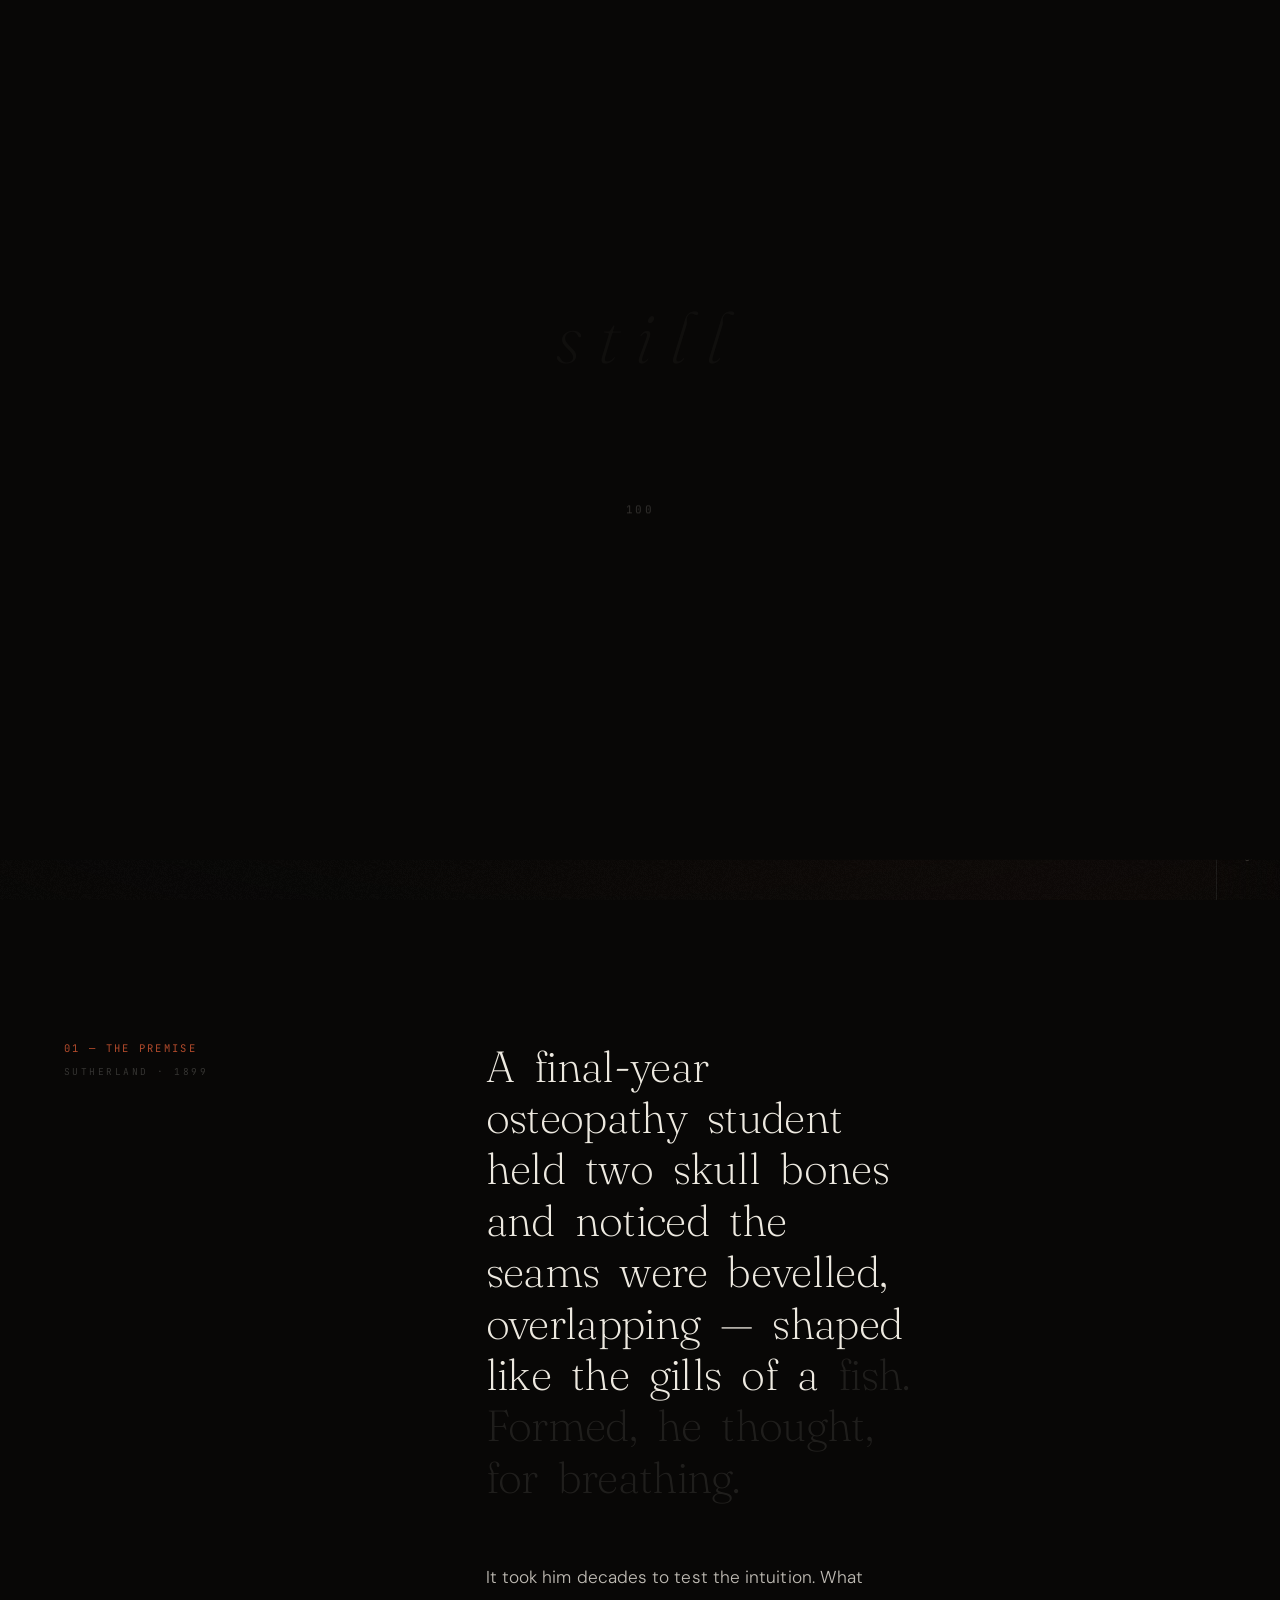
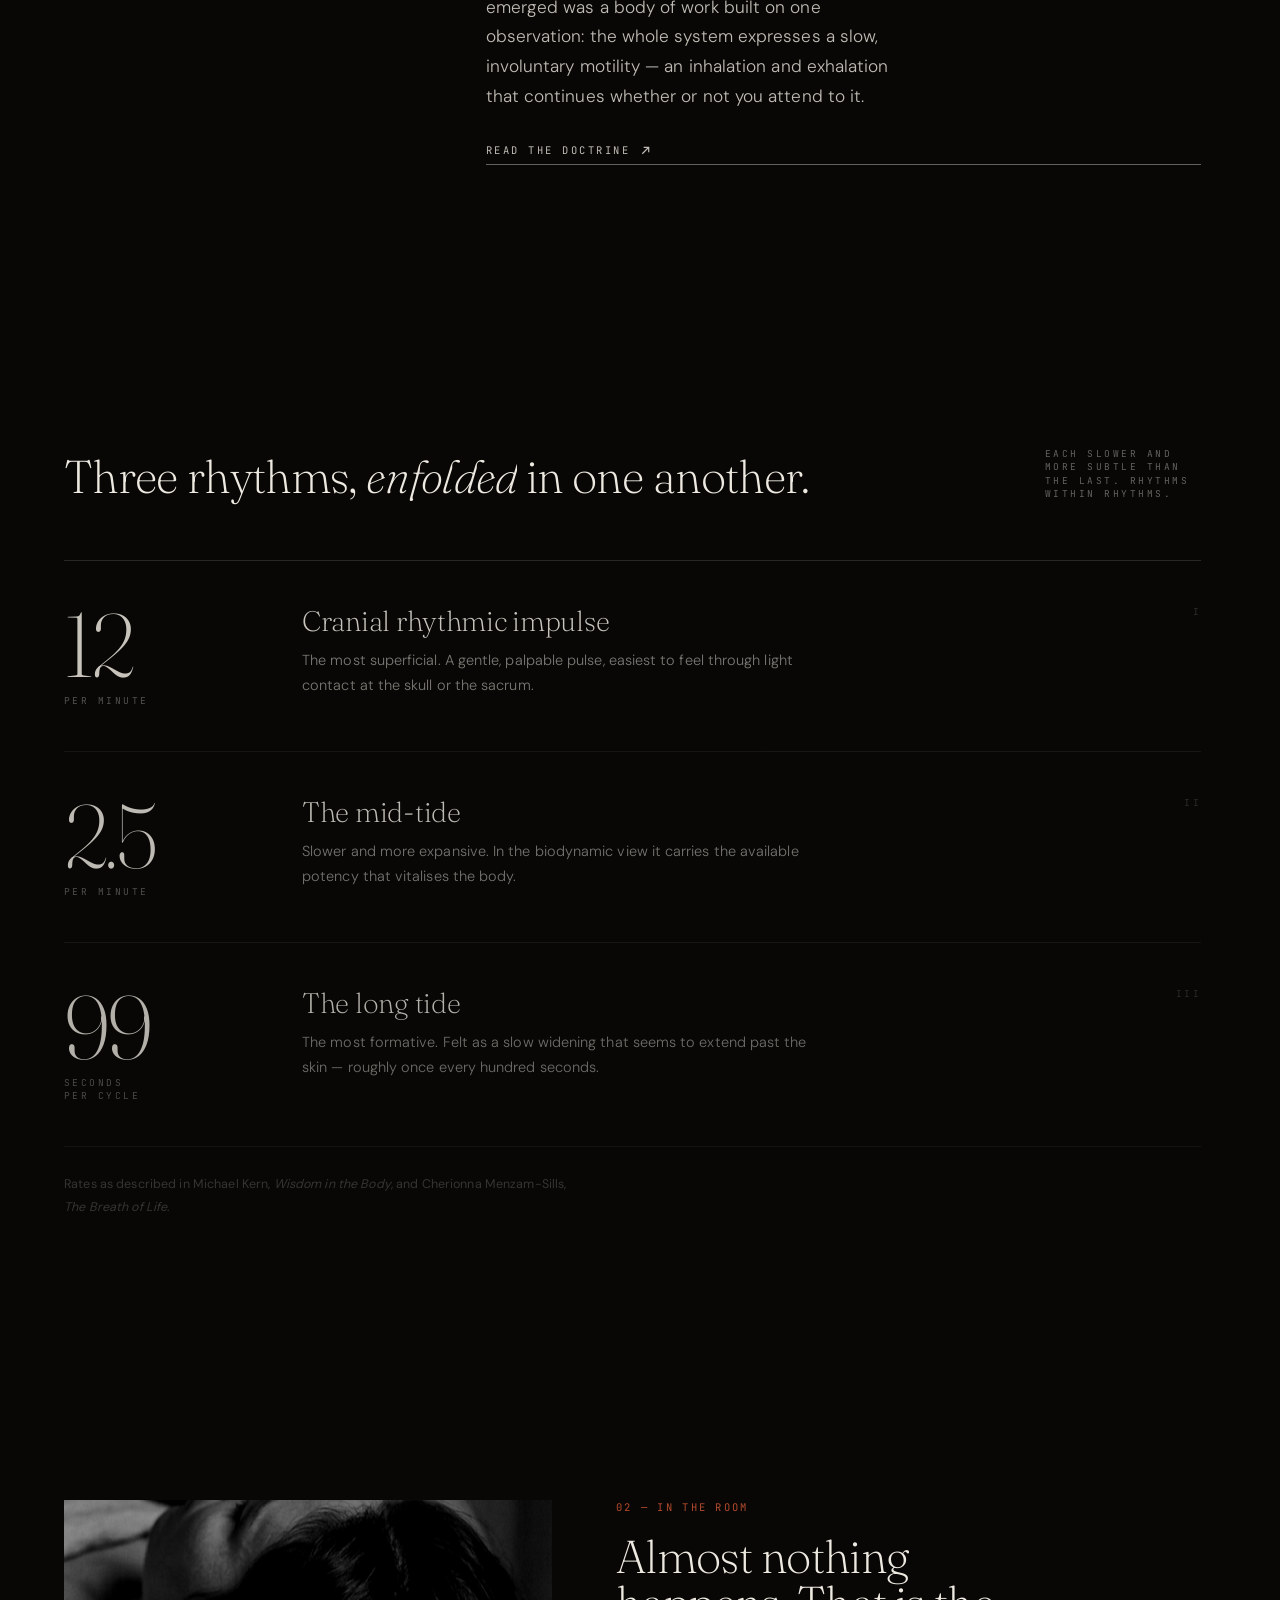
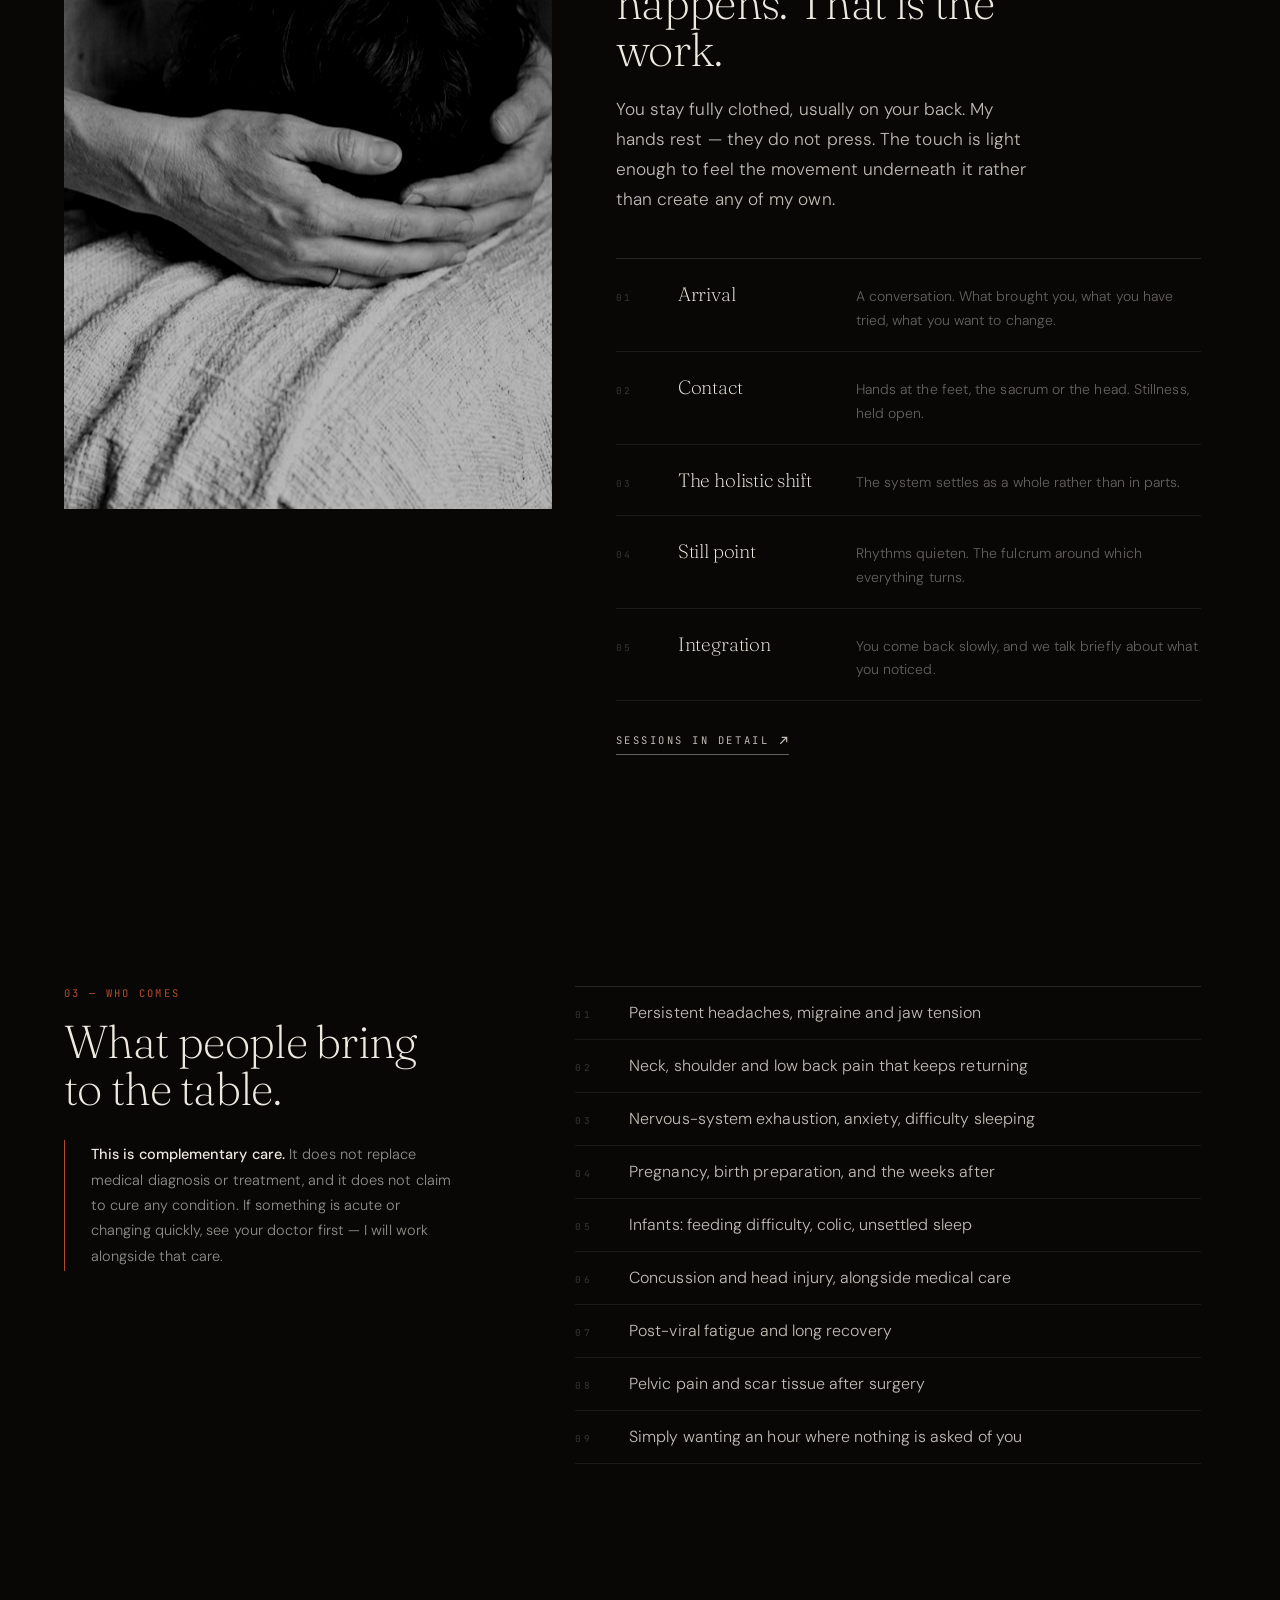
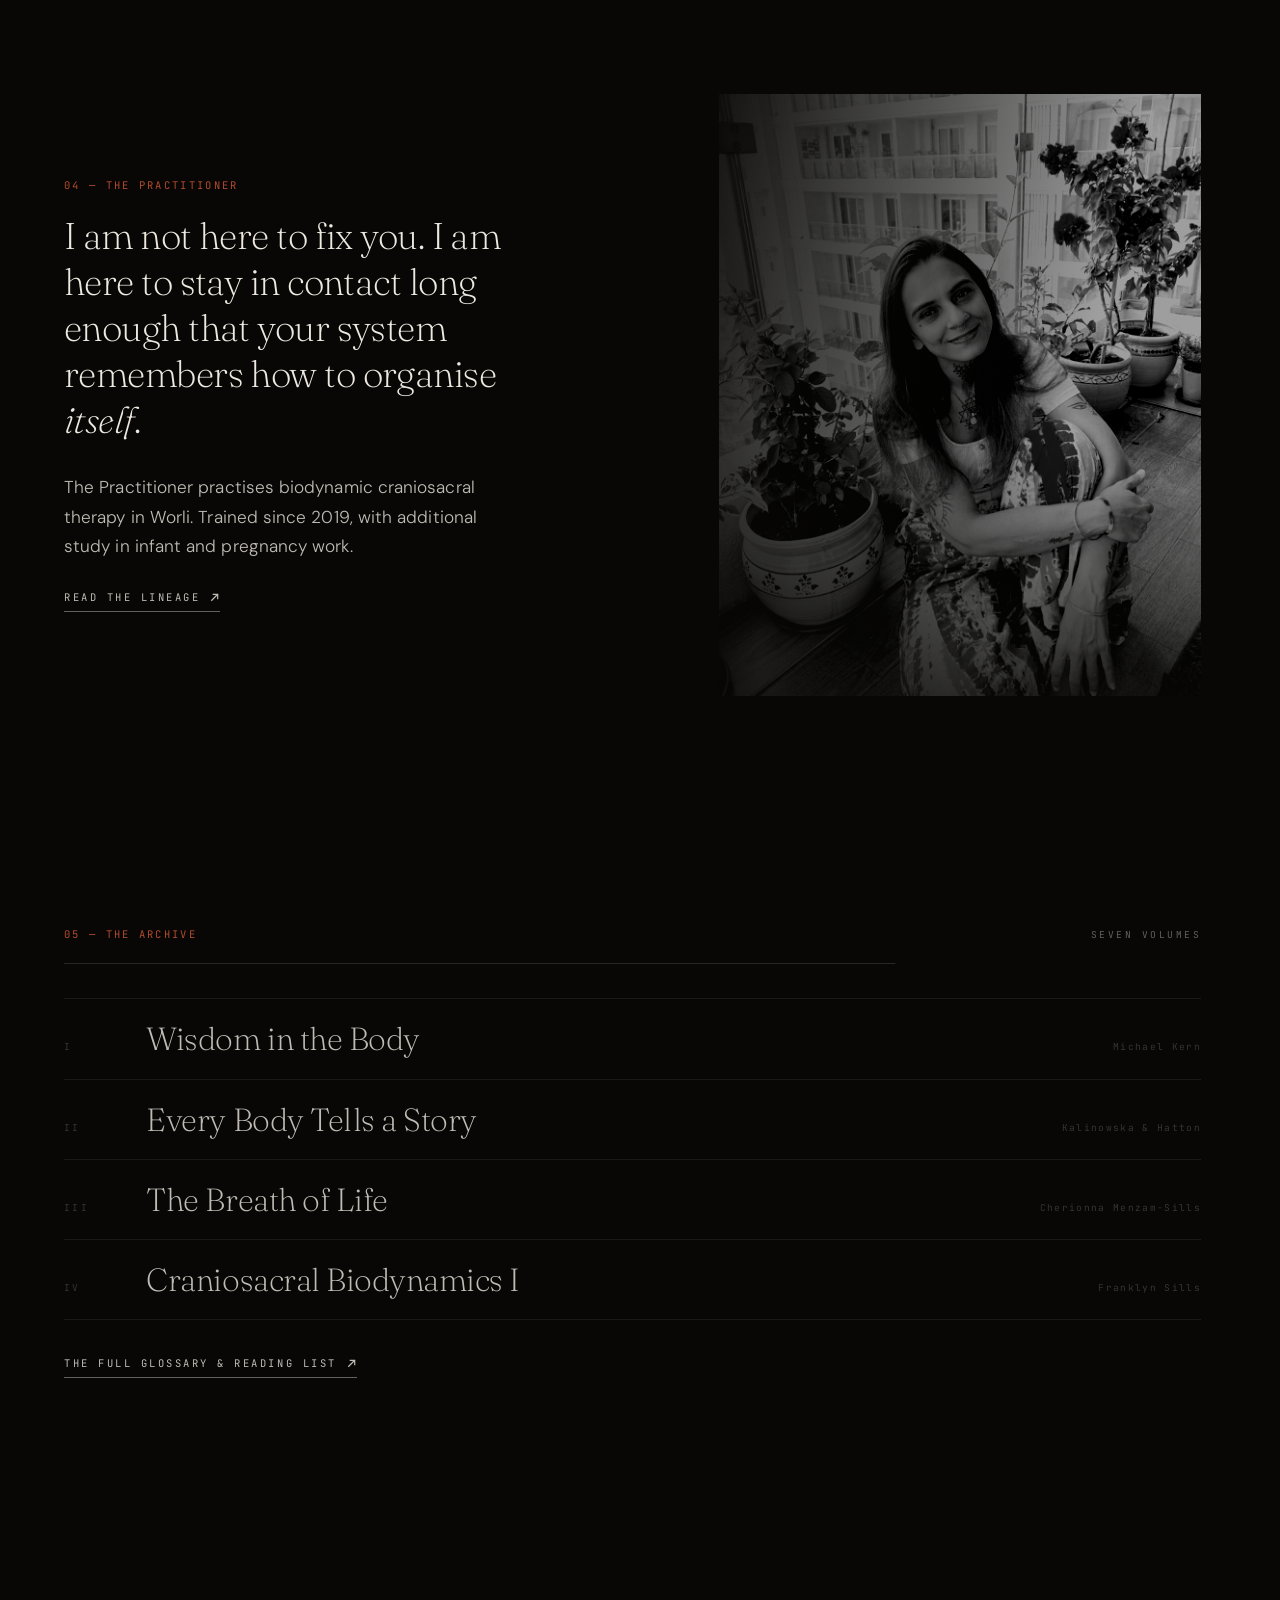
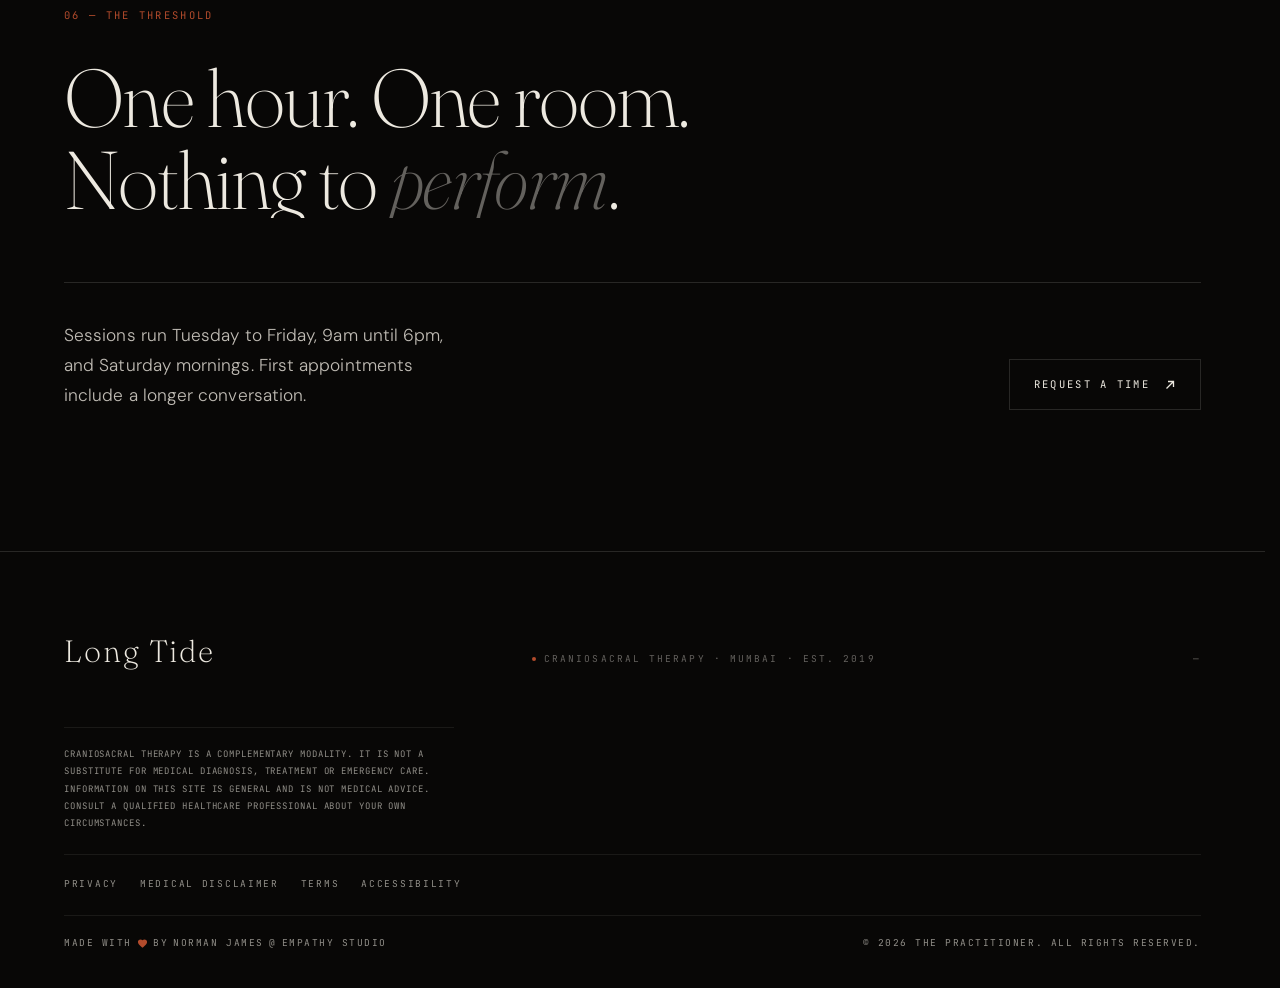
==== commit ca84084f: "Sanitize demo identity and contact details" ====
--- a/index.html
+++ b/index.html
@@ -253,16 +253,16 @@
           I am not here to fix you. I am here to stay in contact long enough that your system remembers how to organise <em>itself</em>.
         </blockquote>
         <p class="body-lg" style="margin-top:30px;max-width:38ch">
-          <span data-site="practitioner">Poonam Mahendra</span> practises biodynamic craniosacral therapy in <span data-site="area">Worli</span>. Trained since <span data-site="founded">2019</span>, with additional study in infant and pregnancy work.
+          <span data-site="practitioner">The Practitioner</span> practises biodynamic craniosacral therapy in <span data-site="area">Worli</span>. Trained since <span data-site="founded">2019</span>, with additional study in infant and pregnancy work.
         </p>
         <a class="u-link" style="margin-top:26px" href="about.html">Read the lineage
           <svg width="11" height="11" viewBox="0 0 12 12" fill="none" stroke="currentColor" stroke-width="1.3"><path d="M2.5 9.5 9.5 2.5M4 2.5h5.5V8"/></svg>
         </a>
       </div>
       <figure class="practitioner__figure witness">
-        <img src="assets/img/practitioner.jpg" alt="Poonam Mahendra seated among potted plants on a sunlit balcony" loading="lazy">
+        <img src="assets/img/practitioner.jpg" alt="The Practitioner seated among potted plants on a sunlit balcony" loading="lazy">
         <figcaption class="mono mono--sm practitioner__cap">
-          <span data-site="practitioner">Poonam Mahendra</span> · <span data-site="credentials">Mumbai</span>
+          <span data-site="practitioner">The Practitioner</span> · <span data-site="credentials">Mumbai</span>
         </figcaption>
       </figure>
     </div>
@@ -353,7 +353,7 @@
         <svg class="foot__heart" viewBox="0 0 24 24" role="img" aria-label="love" focusable="false"><path fill="currentColor" d="M12 21.35l-1.45-1.32C5.4 15.36 2 12.28 2 8.5 2 5.42 4.42 3 7.5 3c1.74 0 3.41.81 4.5 2.09C13.09 3.81 14.76 3 16.5 3 19.58 3 22 5.42 22 8.5c0 3.78-3.4 6.86-8.55 11.54L12 21.35z"/></svg>
         by <span data-site="designer">Norman James</span> @ <span data-site="studio">Empathy Studio</span>
       </p>
-      <p class="foot__copy">&copy; <span data-year>2026</span> <span data-site="practitioner">Poonam Mahendra</span>. All rights reserved.</p>
+      <p class="foot__copy">&copy; <span data-year>2026</span> <span data-site="practitioner">The Practitioner</span>. All rights reserved.</p>
     </div>
   </div>
 </footer>
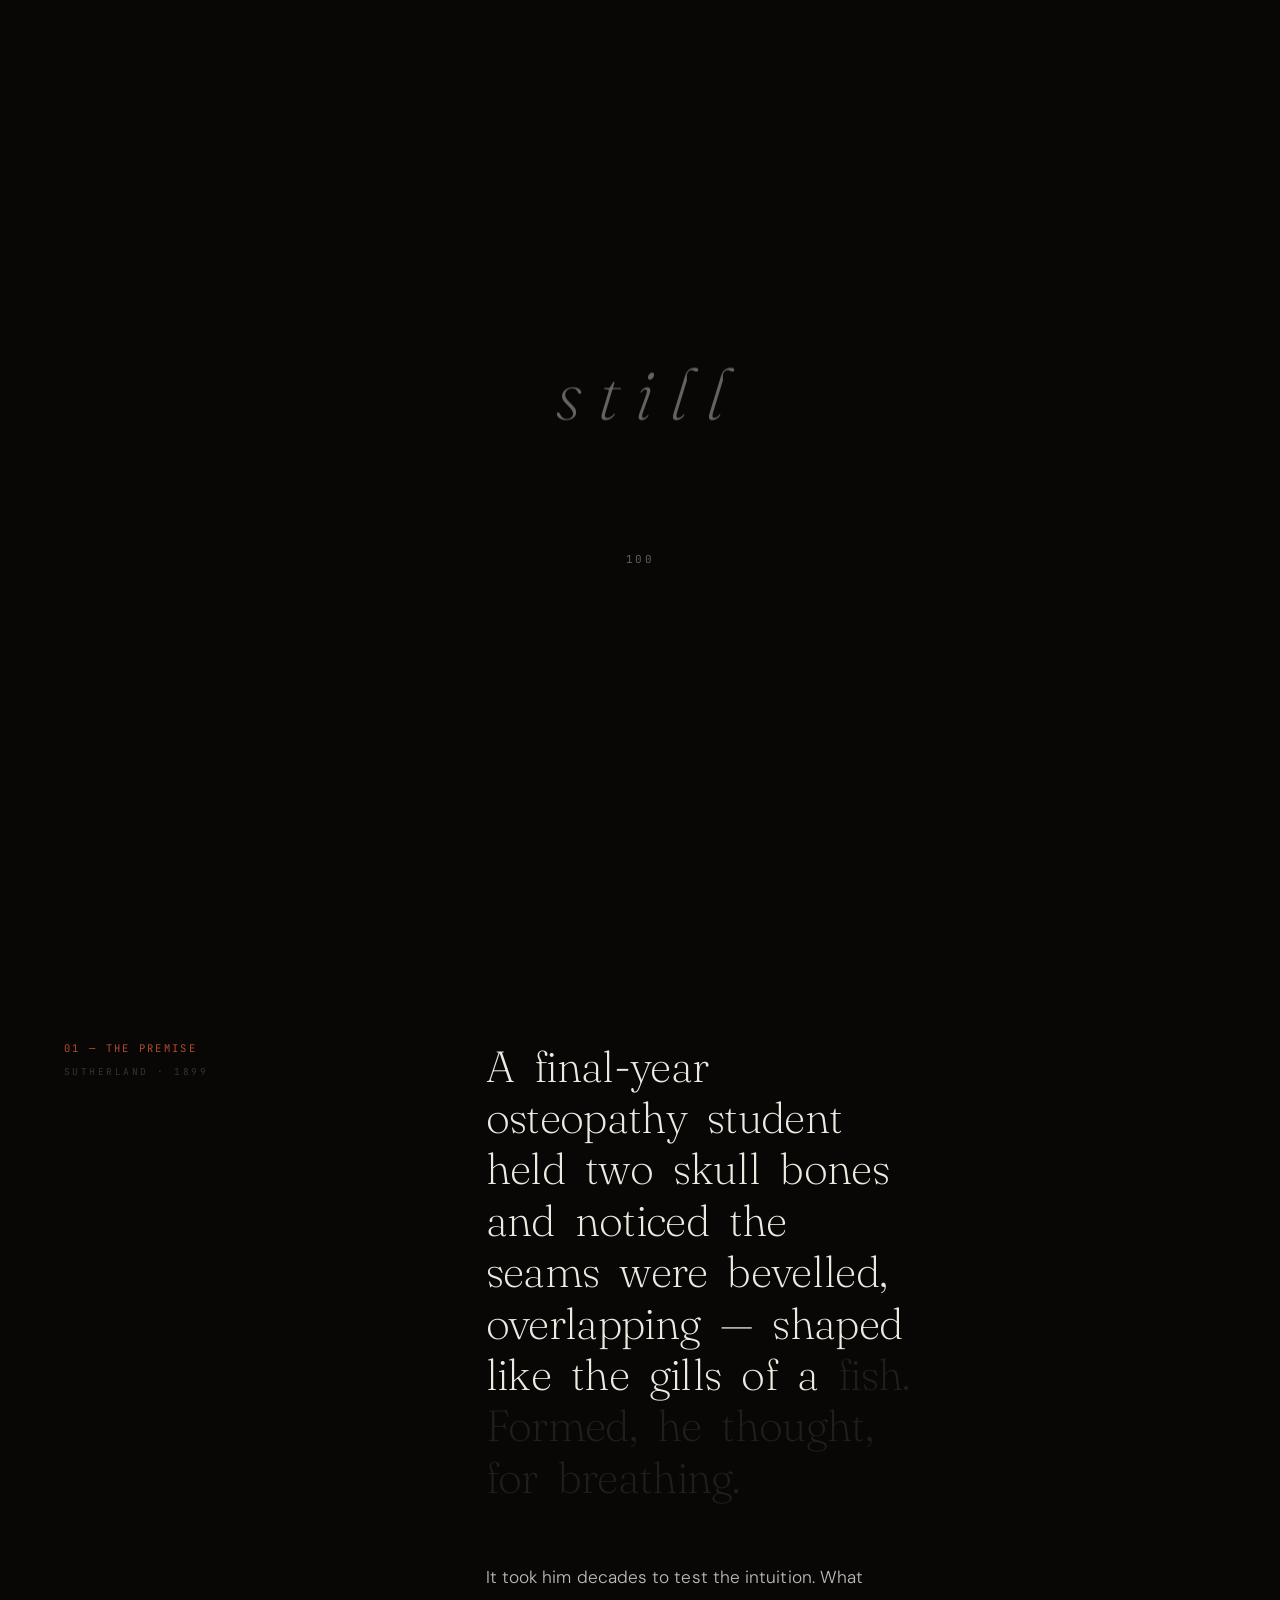
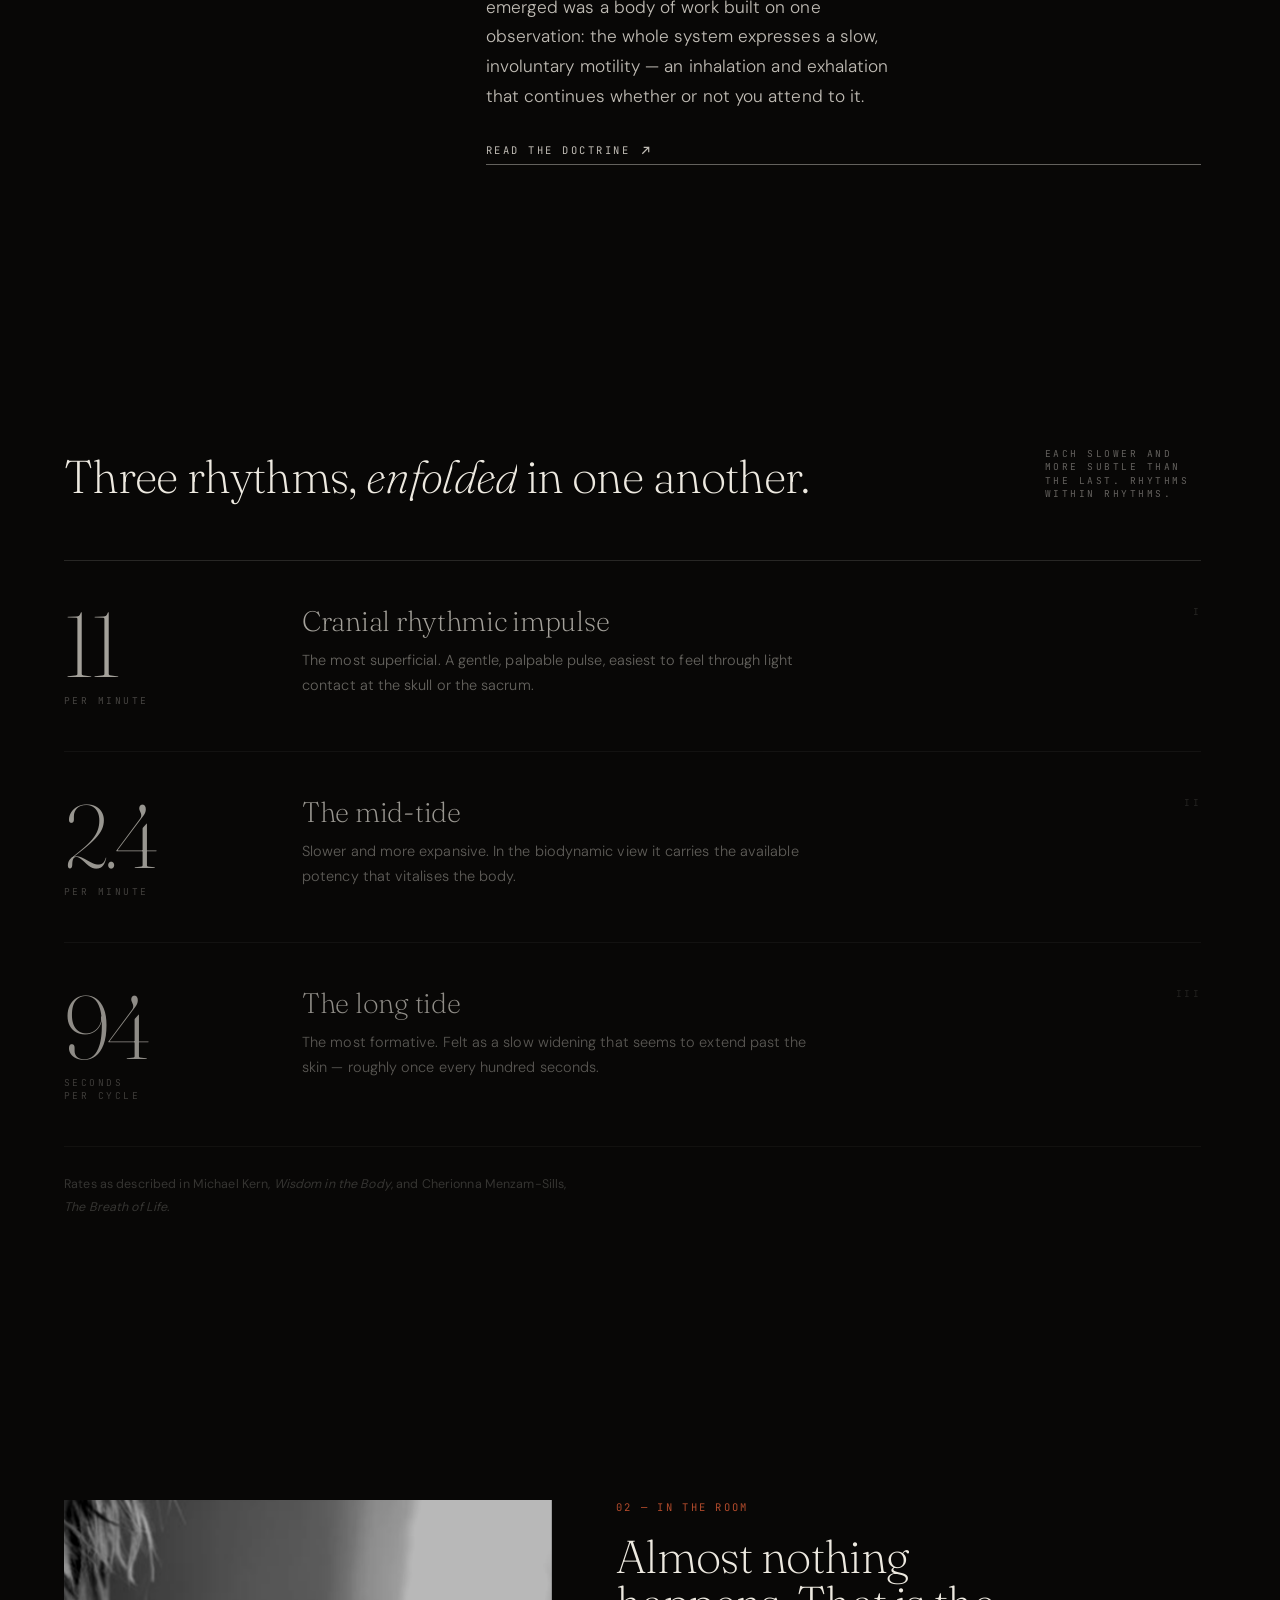
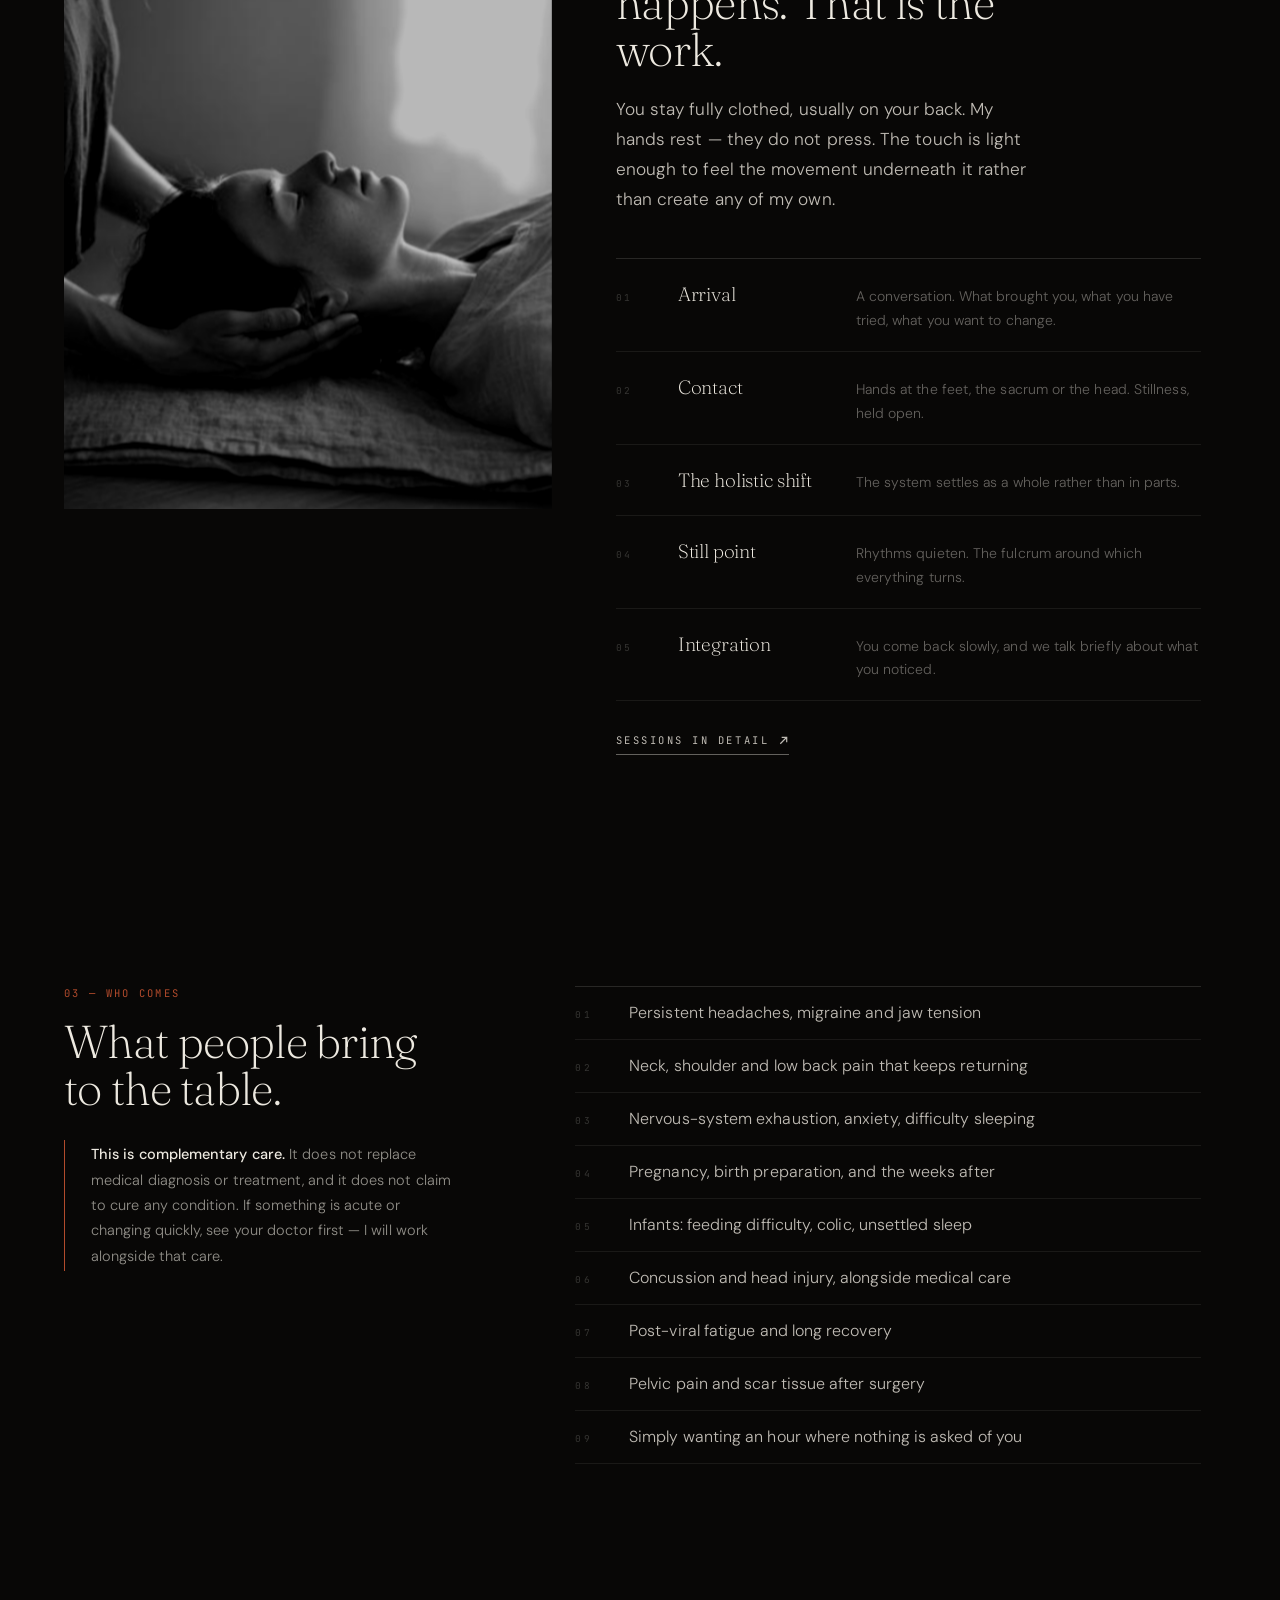
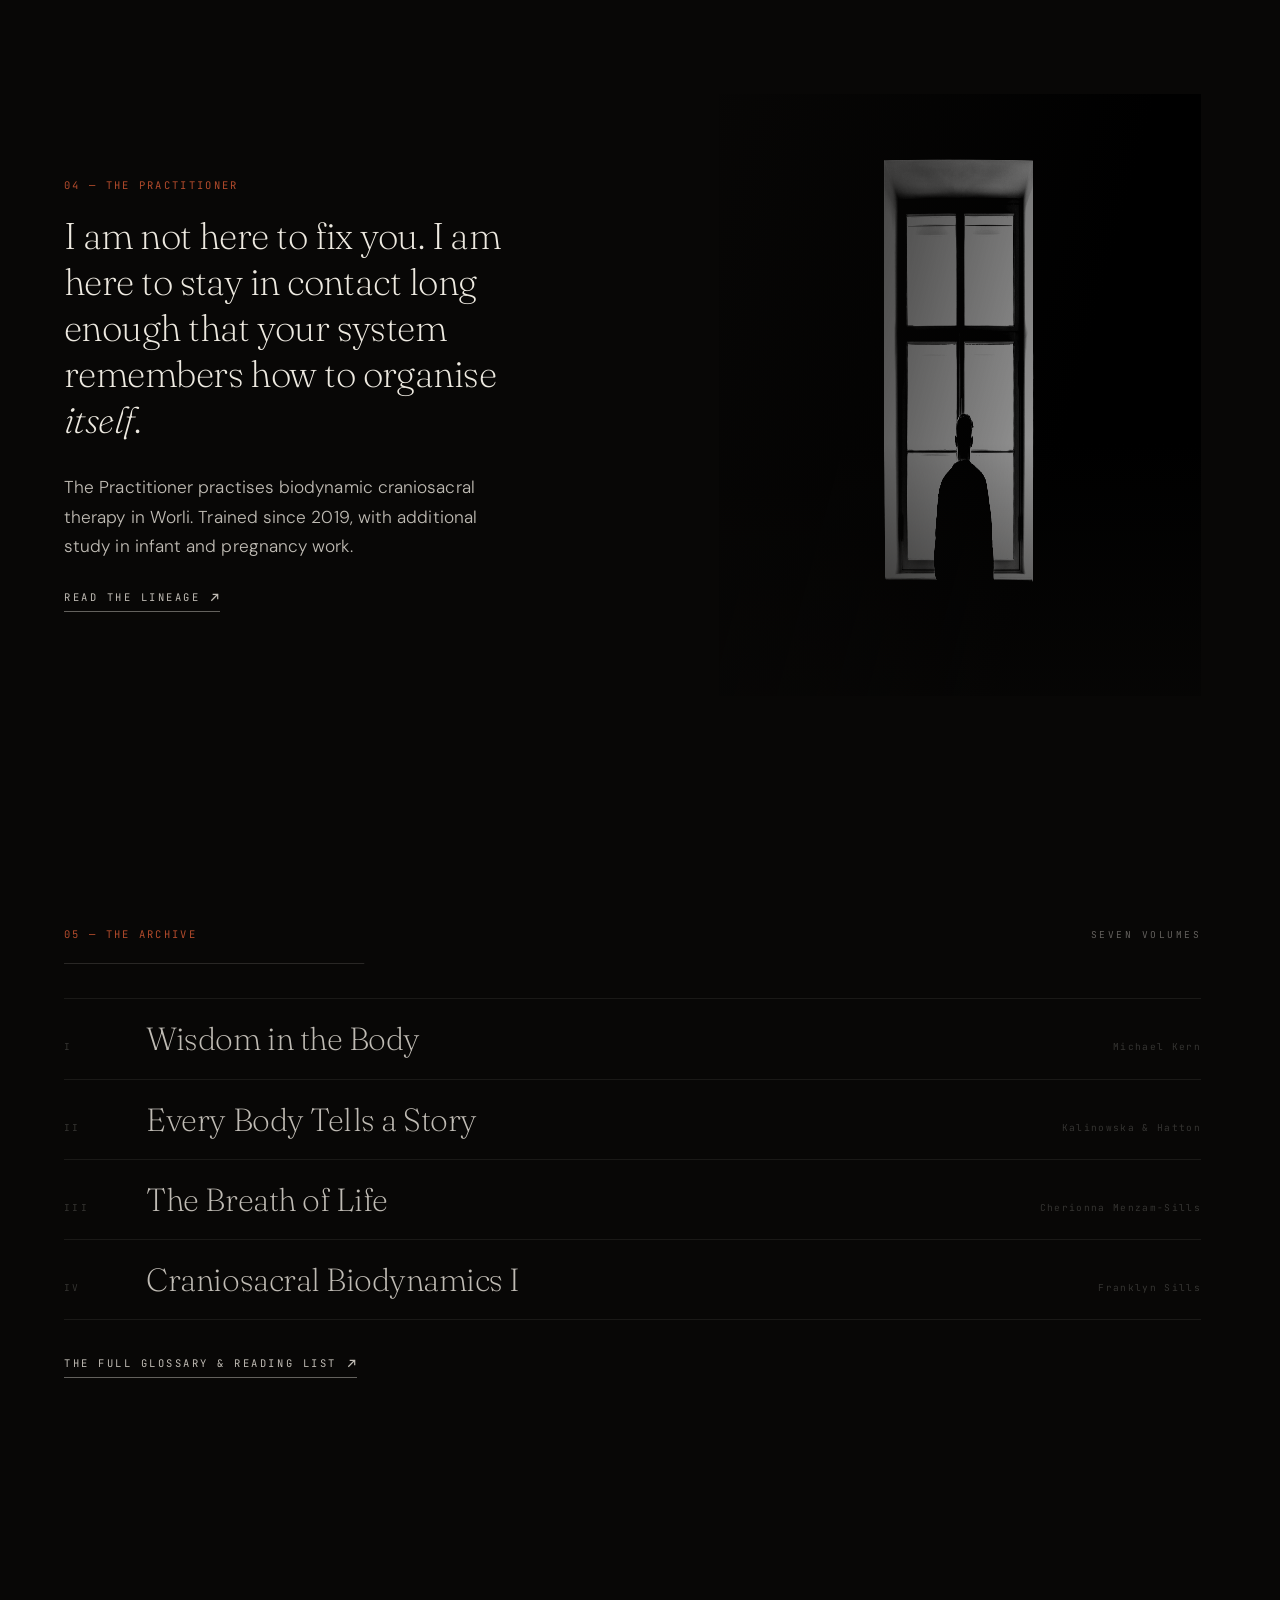
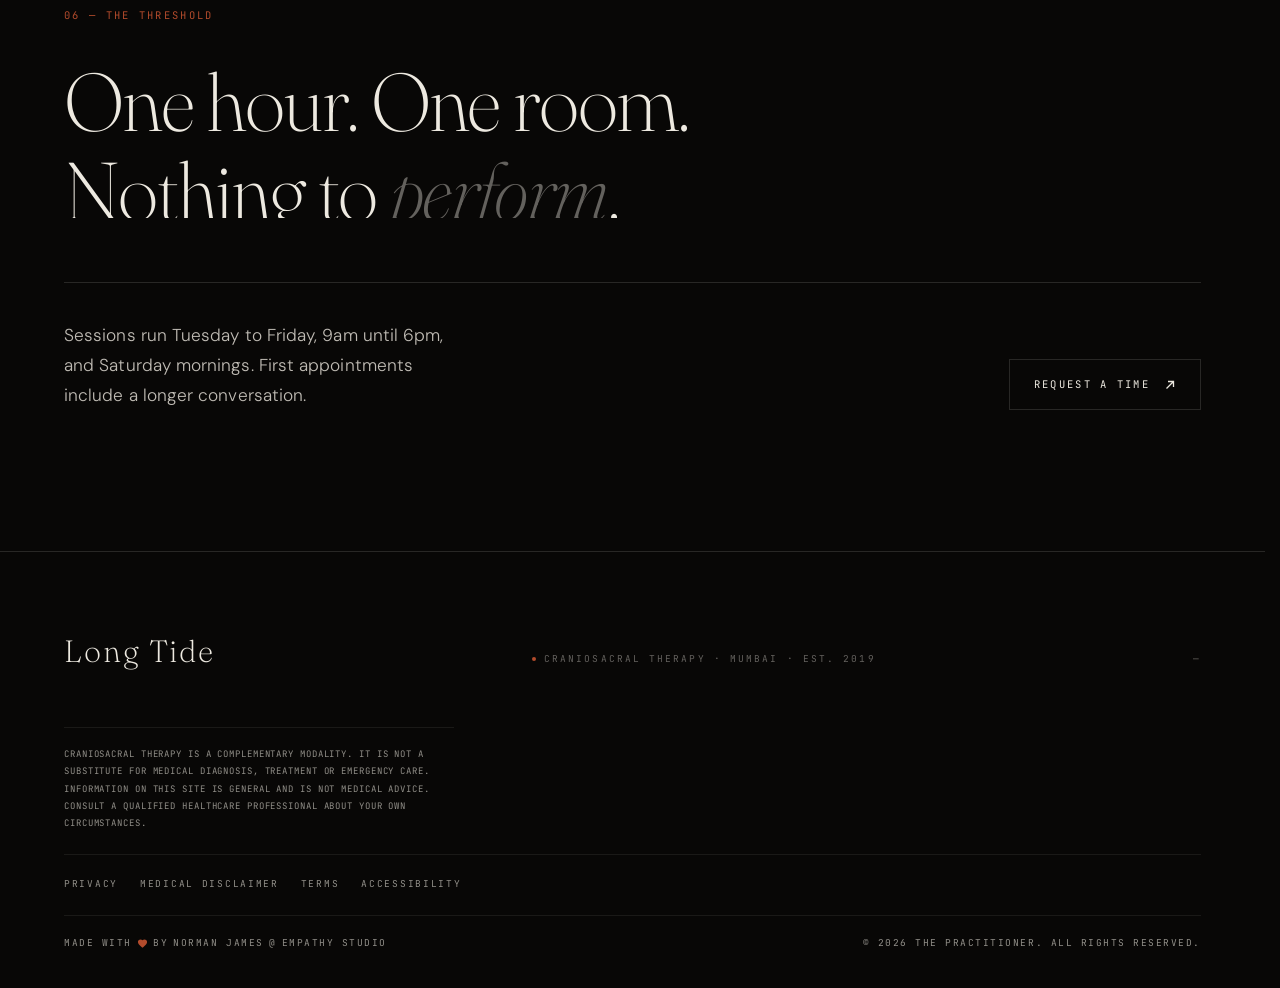
==== commit e4107ad0: "Connect updated photography assets" ====
--- a/index.html
+++ b/index.html
@@ -188,7 +188,7 @@
   <div class="wrap">
     <div class="room__grid">
       <figure class="room__figure fragment">
-        <img src="assets/img/hands.jpg" alt="A practitioner's hands resting under a client's head on a linen-covered table" loading="lazy" data-parallax="16">
+        <img src="assets/img/new-hands.jpg" alt="A practitioner's hands resting under a client's head on a linen-covered table" loading="lazy" data-parallax="16">
         <figcaption class="mono mono--sm room__cap">Contact at the head — cradle hold</figcaption>
       </figure>
 
@@ -260,7 +260,7 @@
         </a>
       </div>
       <figure class="practitioner__figure witness">
-        <img src="assets/img/practitioner.jpg" alt="The Practitioner seated among potted plants on a sunlit balcony" loading="lazy">
+        <img src="assets/img/new-practitioner.jpg" alt="The Practitioner seated among potted plants on a sunlit balcony" loading="lazy">
         <figcaption class="mono mono--sm practitioner__cap">
           <span data-site="practitioner">The Practitioner</span> · <span data-site="credentials">Mumbai</span>
         </figcaption>
